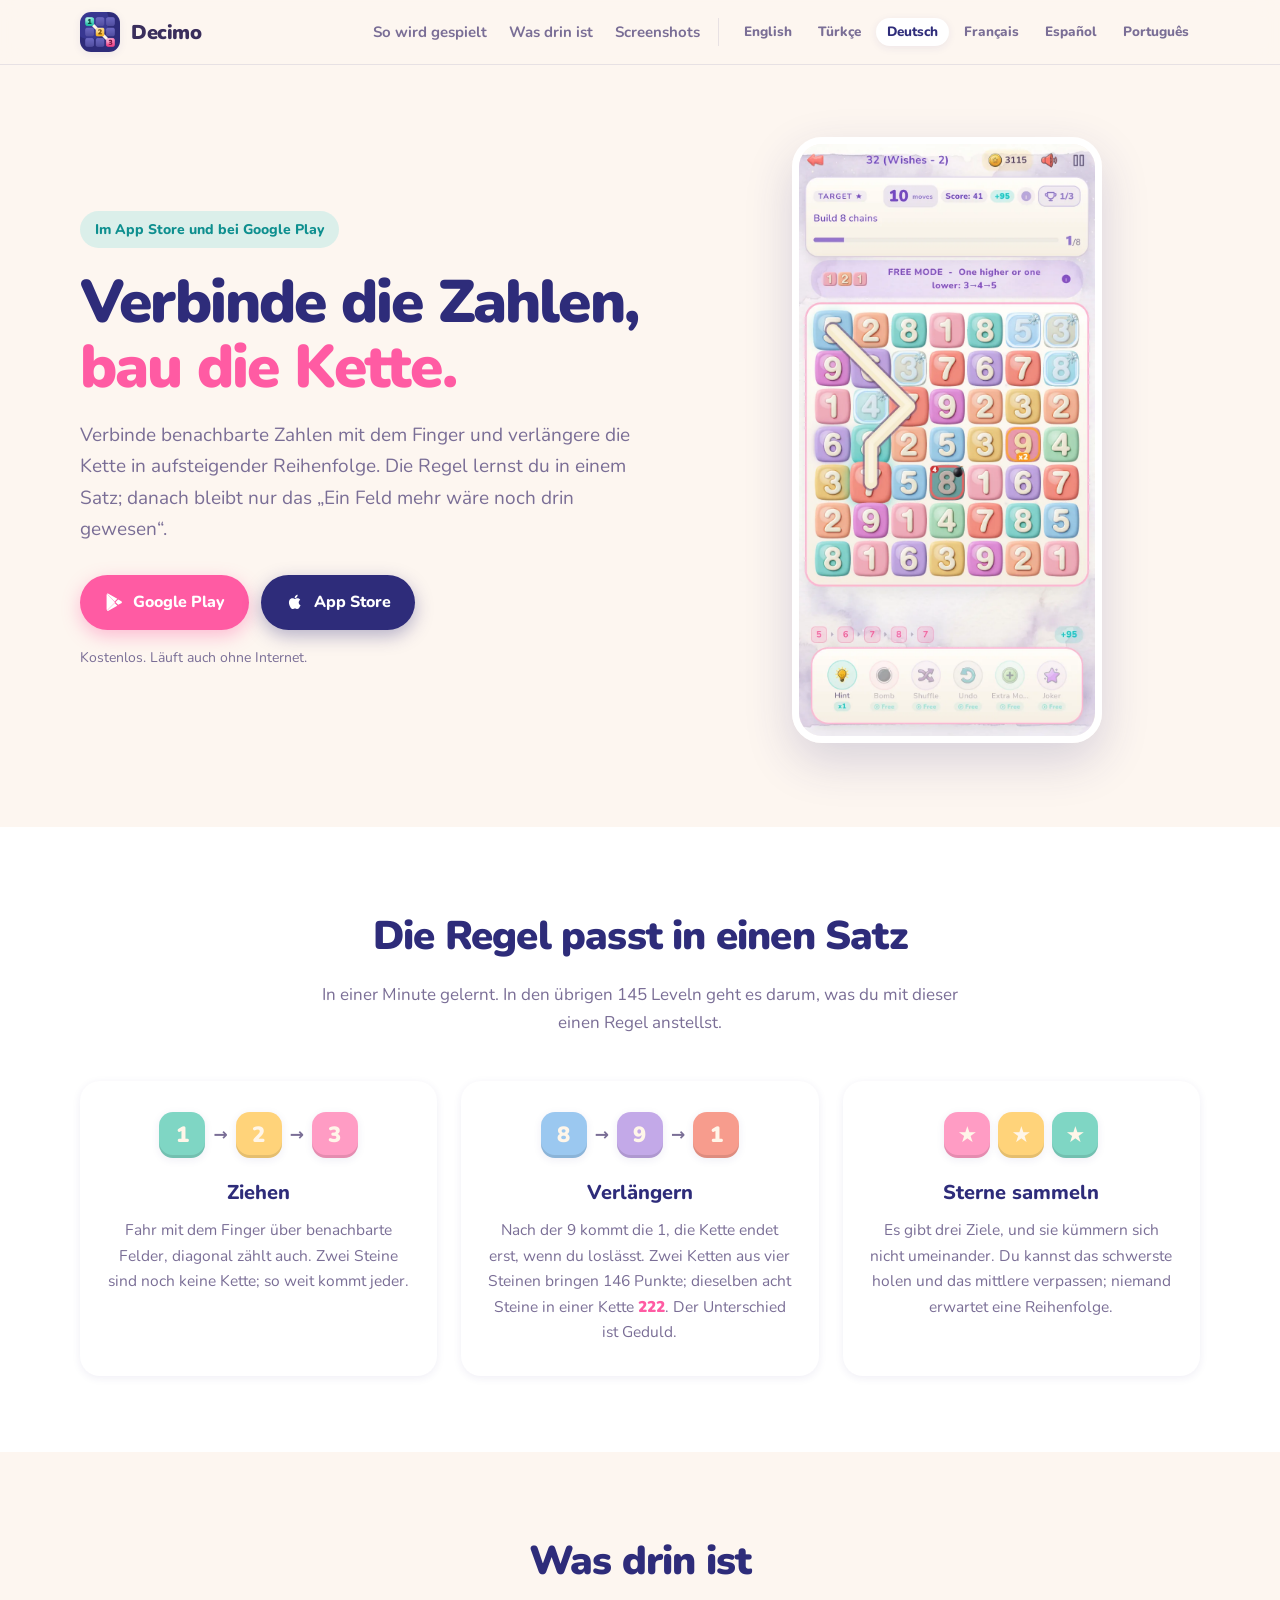
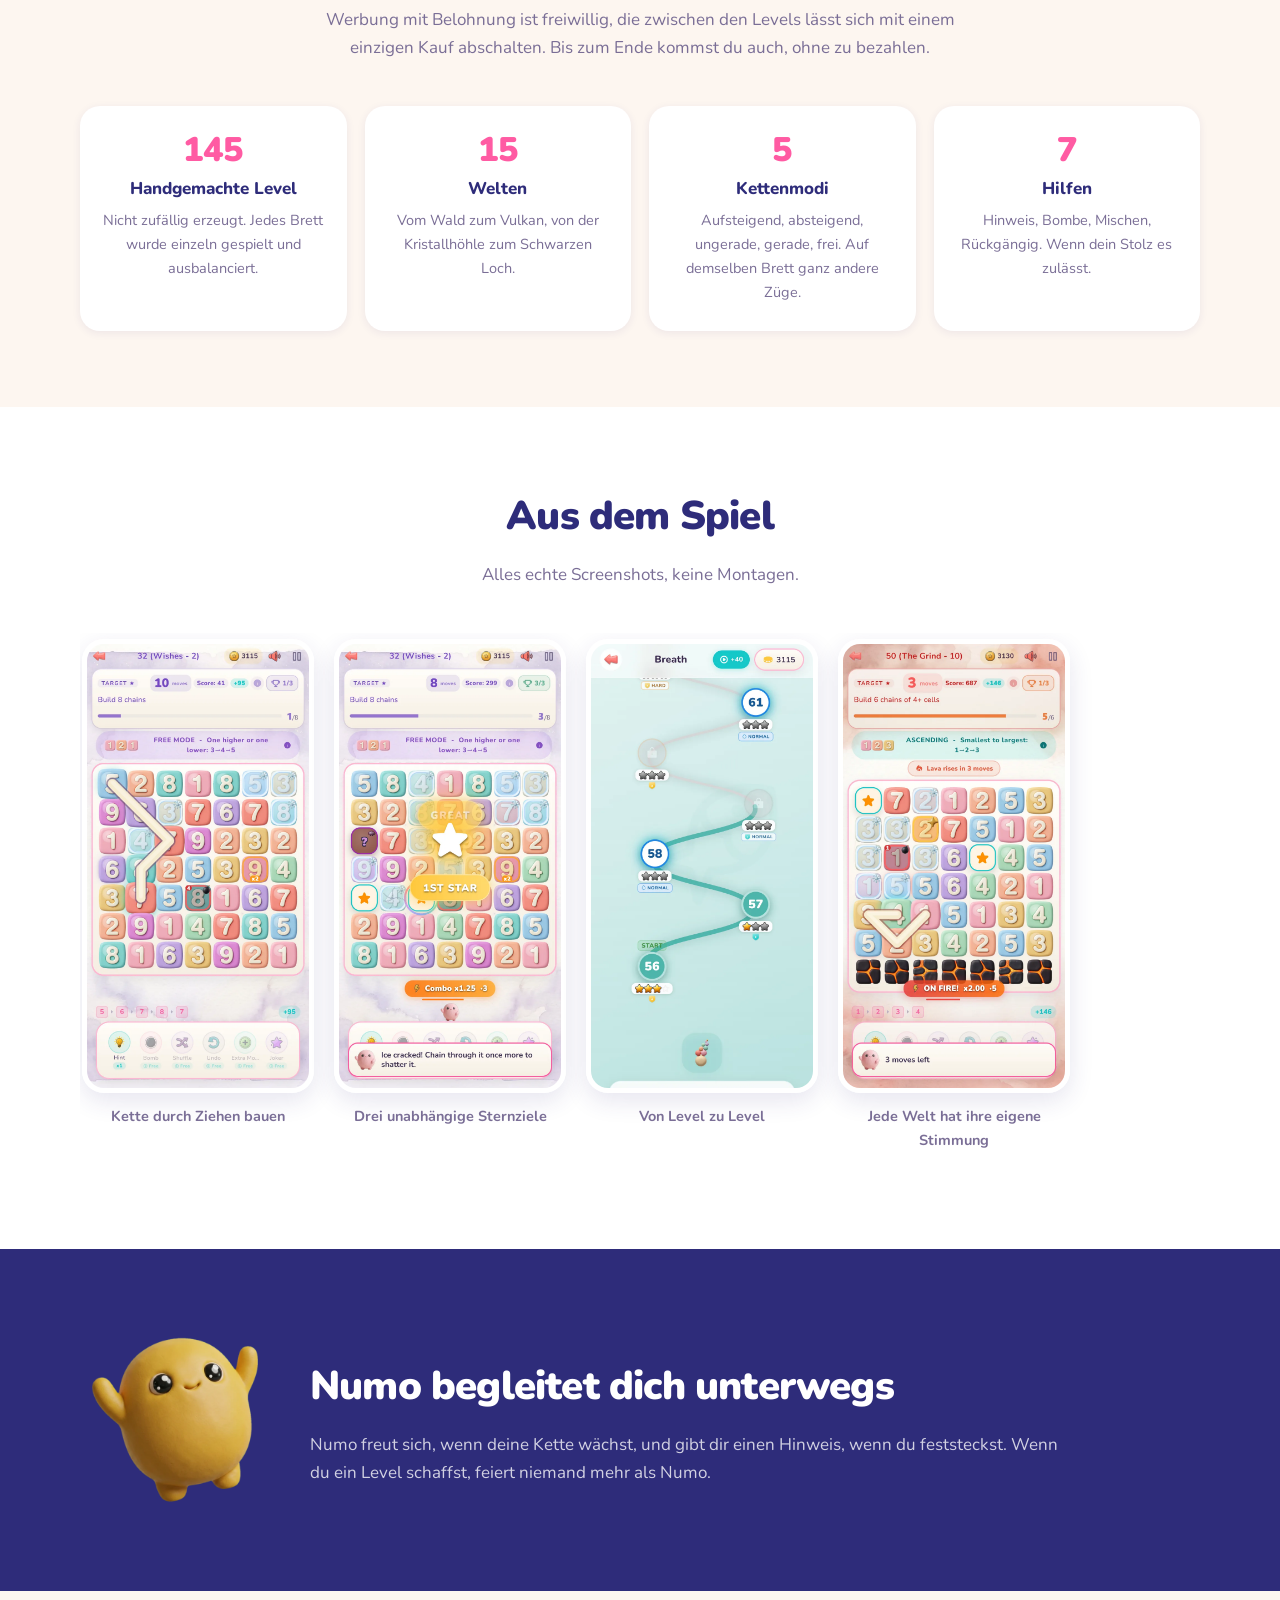
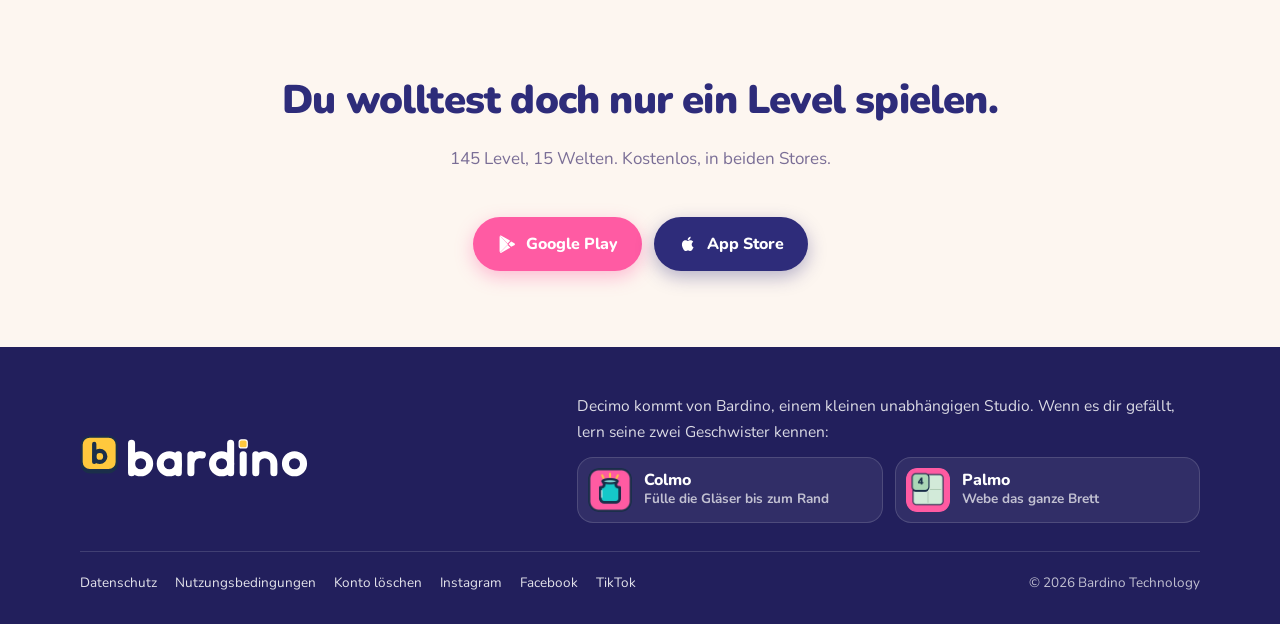
==== de/index.html @ eb028956 "Six languages, English at the root, from a generator like Colmo and Palmo decimo.bardino.app was a h" ====
<!DOCTYPE html>
<html lang="de">
<head>
    <meta charset="UTF-8">
    <meta name="viewport" content="width=device-width, initial-scale=1.0">
    <meta name="description" content="Decimo ist ein Zahlenpuzzle: Zieh über benachbarte Zahlen und bau eine Kette. 15 Welten, 145 Level. Kostenlos im App Store und bei Google Play.">
    <meta name="robots" content="index, follow">
    <meta property="og:type" content="website">
    <meta property="og:url" content="https://decimo.bardino.app/de/">
    <meta property="og:title" content="Decimo - Zahlenketten-Puzzle">
    <meta property="og:description" content="Zieh über benachbarte Zahlen und bau eine Kette. 15 Welten, 145 Level, kostenlos.">
    <meta property="og:image" content="https://decimo.bardino.app/assets/decimo_share.png">
    <meta property="og:image:width" content="1200">
    <meta property="og:image:height" content="630">
    <meta property="og:locale" content="de_DE">
    <meta property="og:site_name" content="Decimo">
    <meta name="twitter:card" content="summary_large_image">
    <meta name="twitter:title" content="Decimo - Zahlenketten-Puzzle">
    <meta name="twitter:description" content="Zieh über benachbarte Zahlen und bau eine Kette. 15 Welten, 145 Level, kostenlos.">
    <meta name="twitter:image" content="https://decimo.bardino.app/assets/decimo_share.png">
    <meta name="theme-color" content="#2E2C7A">
    <title>Decimo - Zahlenketten-Puzzle</title>
    <link rel="canonical" href="https://decimo.bardino.app/de/">
    <link rel="alternate" hreflang="en" href="https://decimo.bardino.app/">
    <link rel="alternate" hreflang="tr" href="https://decimo.bardino.app/tr/">
    <link rel="alternate" hreflang="de" href="https://decimo.bardino.app/de/">
    <link rel="alternate" hreflang="fr" href="https://decimo.bardino.app/fr/">
    <link rel="alternate" hreflang="es" href="https://decimo.bardino.app/es/">
    <link rel="alternate" hreflang="pt" href="https://decimo.bardino.app/pt/">
    <link rel="alternate" hreflang="x-default" href="https://decimo.bardino.app/">
    <link rel="icon" type="image/png" href="/assets/decimo_icon.png">
    <link rel="apple-touch-icon" href="/assets/decimo_icon.png">
    <link rel="manifest" href="/manifest.json">
    <link rel="preconnect" href="https://fonts.googleapis.com">
    <link rel="preconnect" href="https://fonts.gstatic.com" crossorigin>
    <link href="https://fonts.googleapis.com/css2?family=Nunito:wght@400;600;700;800;900&display=swap" rel="stylesheet">
    <link rel="stylesheet" href="/css/style.css">
</head>
<body>

<header class="ust">
    <div class="kap">
        <a class="marka" href="/de/">
            <img src="/assets/decimo_icon.png" alt="Decimo" width="40" height="40">
            <b>Decimo</b>
        </a>
        <nav class="cipa">
            <a href="#nasil">So wird gespielt</a>
            <a href="#icinde">Was drin ist</a>
            <a href="#ekranlar">Screenshots</a>
        </nav>
        <div class="diller" role="navigation" aria-label="Sprache"><a href="/" hreflang="en" lang="en"><span class="kod">EN</span><span class="ad">English</span></a><a href="/tr/" hreflang="tr" lang="tr"><span class="kod">TR</span><span class="ad">Türkçe</span></a><a href="/de/" hreflang="de" lang="de" aria-current="page"><span class="kod">DE</span><span class="ad">Deutsch</span></a><a href="/fr/" hreflang="fr" lang="fr"><span class="kod">FR</span><span class="ad">Français</span></a><a href="/es/" hreflang="es" lang="es"><span class="kod">ES</span><span class="ad">Español</span></a><a href="/pt/" hreflang="pt" lang="pt"><span class="kod">PT</span><span class="ad">Português</span></a></div>
    </div>
</header>

<section class="kahraman">
    <div class="kap">
        <div>
            <span class="rozet">Im App Store und bei Google Play</span>
            <h1>Verbinde die Zahlen,<br><em>bau die Kette.</em></h1>
            <p class="alt">Verbinde benachbarte Zahlen mit dem Finger und verlängere die Kette in aufsteigender Reihenfolge. Die Regel lernst du in einem Satz; danach bleibt nur das „Ein Feld mehr wäre noch drin gewesen“.</p>
            <div class="dugmeler">
                <a class="dugme d-play" href="https://play.google.com/store/apps/details?id=com.bardino.numberchain&amp;referrer=utm_source%3Ddecimo_site%26utm_medium%3Dweb%26utm_campaign%3Dhero">
                    <svg viewBox="0 0 24 24" aria-hidden="true"><path d="M3.6 2.3c-.3.3-.5.8-.5 1.4v16.6c0 .6.2 1.1.5 1.4l.1.1 9.3-9.3v-.2L3.6 2.3zM17 15.4l-3.1-3.1v-.2L17 9l.1.1 3.7 2.1c1 .6 1 1.6 0 2.2L17 15.4zM16 16.4l-3.2-3.2-9.2 9.2c.4.4 1 .4 1.7 0l10.7-6zM16 8.1L5.3 2.1c-.7-.4-1.3-.4-1.7 0l9.2 9.2L16 8.1z"/></svg>
                    Google Play
                </a>
                <a class="dugme d-apple" href="https://apps.apple.com/app/decimo-number-chain/id6792291932?utm_source=decimo_site&amp;utm_medium=web&amp;utm_campaign=hero">
                    <svg viewBox="0 0 24 24" aria-hidden="true"><path d="M16.4 12.7c0-2.2 1.8-3.3 1.9-3.4-1-1.5-2.6-1.7-3.2-1.7-1.4-.1-2.7.8-3.3.8-.7 0-1.7-.8-2.8-.8-1.5 0-2.8.8-3.6 2.1-1.5 2.6-.4 6.5 1.1 8.6.7 1 1.6 2.2 2.7 2.2 1.1 0 1.5-.7 2.8-.7 1.3 0 1.6.7 2.8.7 1.2 0 1.9-1 2.6-2.1.8-1.2 1.2-2.4 1.2-2.4s-2.2-.9-2.2-3.3zM14.3 5.9c.6-.7 1-1.7.9-2.7-.9 0-2 .6-2.6 1.3-.6.6-1.1 1.7-.9 2.6 1 .1 2-.5 2.6-1.2z"/></svg>
                    App Store
                </a>
            </div>
            <p class="kucuk">Kostenlos. Läuft auch ohne Internet.</p>
        </div>
        <div class="telefon">
            <img src="/assets/shots/01_chain.webp" alt="Decimo im Spiel: Auf dem Zahlengitter entsteht eine Kette" width="800" height="1600" loading="eager">
        </div>
    </div>
</section>

<section id="nasil" class="beyaz-bolum">
    <div class="kap">
        <h2>Die Regel passt in einen Satz</h2>
        <p class="bolum-alt">In einer Minute gelernt. In den übrigen 145 Leveln geht es darum, was du mit dieser einen Regel anstellst.</p>
        <div class="adimlar">
            <div class="adim">
                <div class="taslar">
                    <span class="tas t1">1</span><span class="ok">→</span>
                    <span class="tas t2">2</span><span class="ok">→</span>
                    <span class="tas t3">3</span>
                </div>
                <h3>Ziehen</h3>
                <p>Fahr mit dem Finger über benachbarte Felder, diagonal zählt auch. Zwei Steine sind noch keine Kette; so weit kommt jeder.</p>
            </div>
            <div class="adim">
                <div class="taslar">
                    <span class="tas t4">8</span><span class="ok">→</span>
                    <span class="tas t5">9</span><span class="ok">→</span>
                    <span class="tas t6">1</span>
                </div>
                <h3>Verlängern</h3>
                <p>Nach der 9 kommt die 1, die Kette endet erst, wenn du loslässt. Zwei Ketten aus vier Steinen bringen 146 Punkte; dieselben acht Steine in einer Kette <strong>222</strong>. Der Unterschied ist Geduld.</p>
            </div>
            <div class="adim">
                <div class="taslar">
                    <span class="tas t3">★</span>
                    <span class="tas t2">★</span>
                    <span class="tas t1">★</span>
                </div>
                <h3>Sterne sammeln</h3>
                <p>Es gibt drei Ziele, und sie kümmern sich nicht umeinander. Du kannst das schwerste holen und das mittlere verpassen; niemand erwartet eine Reihenfolge.</p>
            </div>
        </div>
    </div>
</section>

<section id="icinde">
    <div class="kap">
        <h2>Was drin ist</h2>
        <p class="bolum-alt">Werbung mit Belohnung ist freiwillig, die zwischen den Levels lässt sich mit einem einzigen Kauf abschalten. Bis zum Ende kommst du auch, ohne zu bezahlen.</p>
        <div class="ozellikler">
            <div class="ozellik">
                <div class="sayi">145</div>
                <h3>Handgemachte Level</h3>
                <p>Nicht zufällig erzeugt. Jedes Brett wurde einzeln gespielt und ausbalanciert.</p>
            </div>
            <div class="ozellik">
                <div class="sayi">15</div>
                <h3>Welten</h3>
                <p>Vom Wald zum Vulkan, von der Kristallhöhle zum Schwarzen Loch.</p>
            </div>
            <div class="ozellik">
                <div class="sayi">5</div>
                <h3>Kettenmodi</h3>
                <p>Aufsteigend, absteigend, ungerade, gerade, frei. Auf demselben Brett ganz andere Züge.</p>
            </div>
            <div class="ozellik">
                <div class="sayi">7</div>
                <h3>Hilfen</h3>
                <p>Hinweis, Bombe, Mischen, Rückgängig. Wenn dein Stolz es zulässt.</p>
            </div>
        </div>
    </div>
</section>

<section id="ekranlar" class="beyaz-bolum">
    <div class="kap">
        <h2>Aus dem Spiel</h2>
        <p class="bolum-alt">Alles echte Screenshots, keine Montagen.</p>
        <div class="vitrin">
            <figure>
                <img src="/assets/shots/01_chain.webp" alt="Spielbildschirm, während eine Kette gezogen wird" width="800" height="1600" loading="lazy">
                <figcaption>Kette durch Ziehen bauen</figcaption>
            </figure>
            <figure>
                <img src="/assets/shots/03_star.webp" alt="Der erste Stern, mitten im Level verdient" width="800" height="1600" loading="lazy">
                <figcaption>Drei unabhängige Sternziele</figcaption>
            </figure>
            <figure>
                <img src="/assets/shots/05_map.webp" alt="Die Levelkarte" width="800" height="1600" loading="lazy">
                <figcaption>Von Level zu Level</figcaption>
            </figure>
            <figure>
                <img src="/assets/shots/06_world.webp" alt="Eine Kette entsteht, während in der Vulkanwelt die Lava steigt" width="800" height="1600" loading="lazy">
                <figcaption>Jede Welt hat ihre eigene Stimmung</figcaption>
            </figure>
        </div>
    </div>
</section>

<section class="numo-bant">
    <div class="kap">
        <img src="/assets/numo.webp" alt="Numo, das Maskottchen von Decimo" width="190" height="190" loading="lazy">
        <div>
            <h2>Numo begleitet dich unterwegs</h2>
            <p>Numo freut sich, wenn deine Kette wächst, und gibt dir einen Hinweis, wenn du feststeckst. Wenn du ein Level schaffst, feiert niemand mehr als Numo.</p>
        </div>
    </div>
</section>

<section class="kapanis">
    <div class="kap">
        <h2>Du wolltest doch nur ein Level spielen.</h2>
        <p class="bolum-alt">145 Level, 15 Welten. Kostenlos, in beiden Stores.</p>
        <div class="dugmeler">
            <a class="dugme d-play" href="https://play.google.com/store/apps/details?id=com.bardino.numberchain&amp;referrer=utm_source%3Ddecimo_site%26utm_medium%3Dweb%26utm_campaign%3Dcta_band">
                <svg viewBox="0 0 24 24" aria-hidden="true"><path d="M3.6 2.3c-.3.3-.5.8-.5 1.4v16.6c0 .6.2 1.1.5 1.4l.1.1 9.3-9.3v-.2L3.6 2.3zM17 15.4l-3.1-3.1v-.2L17 9l.1.1 3.7 2.1c1 .6 1 1.6 0 2.2L17 15.4zM16 16.4l-3.2-3.2-9.2 9.2c.4.4 1 .4 1.7 0l10.7-6zM16 8.1L5.3 2.1c-.7-.4-1.3-.4-1.7 0l9.2 9.2L16 8.1z"/></svg>
                Google Play
            </a>
            <a class="dugme d-apple" href="https://apps.apple.com/app/decimo-number-chain/id6792291932?utm_source=decimo_site&amp;utm_medium=web&amp;utm_campaign=cta_band">
                <svg viewBox="0 0 24 24" aria-hidden="true"><path d="M16.4 12.7c0-2.2 1.8-3.3 1.9-3.4-1-1.5-2.6-1.7-3.2-1.7-1.4-.1-2.7.8-3.3.8-.7 0-1.7-.8-2.8-.8-1.5 0-2.8.8-3.6 2.1-1.5 2.6-.4 6.5 1.1 8.6.7 1 1.6 2.2 2.7 2.2 1.1 0 1.5-.7 2.8-.7 1.3 0 1.6.7 2.8.7 1.2 0 1.9-1 2.6-2.1.8-1.2 1.2-2.4 1.2-2.4s-2.2-.9-2.2-3.3zM14.3 5.9c.6-.7 1-1.7.9-2.7-.9 0-2 .6-2.6 1.3-.6.6-1.1 1.7-.9 2.6 1 .1 2-.5 2.6-1.2z"/></svg>
                App Store
            </a>
        </div>
    </div>
</section>

<footer class="aile">
    <div class="kap aile-ust">
        <a class="aile-marka" href="https://bardino.app/"><svg class="aile-logo" viewBox="0 0 600 124" role="img" aria-label="Bardino"><rect x="4.5" y="13.5" width="91" height="87" rx="21" fill="#1B2F4A" stroke="#1B2F4A" stroke-width="5"/><rect x="4.5" y="7" width="91" height="87" rx="21" fill="#FFC83D" stroke="#1B2F4A" stroke-width="5"/><g fill="none" stroke="#1B2F4A" stroke-width="11.2" stroke-linecap="round"><path d="M37.1 26.1V72.9"/><circle cx="51.5" cy="58.5" r="14.4"/></g><g transform="translate(124 12) scale(.656)"><g fill="none" stroke="currentColor" stroke-width="28" stroke-linecap="round" stroke-linejoin="round"><path d="M16 19V136"/><circle cx="52" cy="100" r="36"/><circle cx="166" cy="100" r="36"/><path d="M202 64V136"/><path d="M252 64V136M252 100A36 36 0 0 1 297.32 65.23"/><circle cx="374" cy="100" r="36"/><path d="M410 19V136"/><path d="M460 64V136"/><path d="M510 64V136M510 100A36 36 0 0 1 582 100V136"/><circle cx="664" cy="100" r="36"/></g><rect x="444" y="5" width="32" height="32" rx="9" fill="#FFC83D" stroke="currentColor" stroke-width="5"/></g></svg></a>
        <div class="aile-kardes">
            <p>Decimo kommt von Bardino, einem kleinen unabhängigen Studio. Wenn es dir gefällt, lern seine zwei Geschwister kennen:</p>
            <ul><li><a href="https://colmo.bardino.app/de/"><img src="/assets/aile/colmo.webp" alt="" width="44" height="44" loading="lazy"><span><b>Colmo</b><small>Fülle die Gläser bis zum Rand</small></span></a></li><li><a href="https://palmo.bardino.app/de/"><img src="/assets/aile/palmo.webp" alt="" width="44" height="44" loading="lazy"><span><b>Palmo</b><small>Webe das ganze Brett</small></span></a></li></ul>
        </div>
    </div>
    <div class="kap aile-alt">
        <div class="f-baglantilar">
            <a href="/privacy-policy.html">Datenschutz</a>
            <a href="/terms-of-use.html">Nutzungsbedingungen</a>
            <a href="/account-deletion.html">Konto löschen</a>
            <a href="https://www.instagram.com/decimogame/">Instagram</a>
            <a href="https://www.facebook.com/profile.php?id=61593083333364">Facebook</a>
            <a href="https://www.tiktok.com/@decimo_game">TikTok</a>
        </div>
        <span>&copy; 2026 Bardino Technology</span>
    </div>
</footer>

<script type="application/ld+json">
{
  "@context": "https://schema.org",
  "@type": "MobileApplication",
  "name": "Decimo",
  "applicationCategory": "GameApplication",
  "operatingSystem": "Android, iOS",
  "url": "https://decimo.bardino.app/de/",
  "inLanguage": "de",
  "installUrl": "https://play.google.com/store/apps/details?id=com.bardino.numberchain",
  "image": "https://decimo.bardino.app/assets/decimo_share.png",
  "offers": {"@type": "Offer", "price": "0", "priceCurrency": "TRY"},
  "publisher": {"@type": "Organization", "name": "Bardino Technology"},
  "sameAs": [
    "https://www.instagram.com/decimogame/",
    "https://www.tiktok.com/@decimo_game",
    "https://www.facebook.com/profile.php?id=61593083333364",
    "https://apps.apple.com/app/decimo-number-chain/id6792291932"
  ]
}
</script>

</body>
</html>
---- css/style.css ----
/* Decimo - decimo.bardino.app
 *
 * Palet oyunun kendisinden alindi (lib/theme/app_colors.dart), siteye ozel
 * renk uydurulmadi. Onceki surumde mercan kirmizisi bir tema vardi ve oyunun
 * icinde o renk hic gecmiyordu; siteyi gorup uygulamayi acan kisi baska bir
 * urune bakiyor gibi oluyordu.
 *
 * Oyun ACIK ve pastel: krem suluboya zemin, seker taslari, mor yazi. Ikon
 * lacivert ama o yalnizca ikon; site oyunu yansitiyor, lacivert de derinlik
 * icin alt bant ve altbilgide kullaniliyor.
 */

:root {
  --krem:    #FDF6F0;
  --beyaz:   #FFFFFF;
  --pembe:   #FF5BA3;
  --turkuaz: #14C8C8;
  --sari:    #FFC83D;
  --lacivert:#2E2C7A;
  --mor:     #6B5CA5;
  --ink:     #3A2E5C;
  --soluk:   #7A6E96;
  --cizgi:   rgba(46, 44, 122, .10);
  --golge-s: 0 2px 8px rgba(46, 44, 122, .08);
  --golge-o: 0 8px 24px rgba(46, 44, 122, .12);
  --golge-b: 0 18px 48px rgba(46, 44, 122, .18);
  --r:       20px;

  /* Lacivert hem baslik rengi hem dugme/bant zemini. Koyu temada baslik
     acilmali, zeminler kalmali; o yuzden baslik ayri bir ad. */
  --baslik:  var(--lacivert);
  --ust:     rgba(253, 246, 240, .88);
  --rozet-z: rgba(20, 200, 200, .14);
  --rozet-y: #0E8F8F;
  --dolgu-y: #fff;
  color-scheme: light dark;
}

/* Koyu tema: sistem tercihine uyuyor, bardino.app ile ayni kural. Renkler
   uygulamanin kendi koyu temasindan (lib/theme/app_colors.dart,
   ThemeColors.dark): zemin #241640, yuzey #3A2A5E, metin #F5ECFA / #C4B8D8,
   pembe #FF7AB8, turkuaz #3FE0E0, sari #FFD96E. Pembe dolgunun uzerindeki
   yazi beyaz degil oyunun onPrimary'si (#53283C): beyaz o pembede 2.41,
   onPrimary 5.03. */
@media (prefers-color-scheme: dark) {
  :root {
    --krem:    #241640;
    --beyaz:   #3A2A5E;
    --pembe:   #FF7AB8;
    --turkuaz: #3FE0E0;
    --sari:    #FFD96E;
    --mor:     #B57FF0;
    --ink:     #F5ECFA;
    --soluk:   #C4B8D8;
    --baslik:  #F5ECFA;
    --cizgi:   rgba(255, 255, 255, .10);
    --golge-s: 0 2px 8px rgba(0, 0, 0, .25);
    --golge-o: 0 8px 24px rgba(0, 0, 0, .30);
    --golge-b: 0 18px 48px rgba(0, 0, 0, .40);
    --ust:     rgba(36, 22, 64, .88);
    --rozet-z: rgba(63, 224, 224, .14);
    --rozet-y: #3FE0E0;
    --dolgu-y: #53283C;
  }
}

* { box-sizing: border-box; margin: 0; padding: 0; }

/* GORSELLERDE height:auto SART. width/height oznitelikleri CLS icin duruyor
   ama CSS yalnizca genisligi ezerse yukseklik oznitelikteki degerde kaliyor:
   1080x2160'lik ekran goruntusu 2160 piksel yuksekliginde bir satir aciyor ve
   kahramanin metin sutunu ekranin cok altina dusuyordu. */
img { max-width: 100%; height: auto; display: block; }

html { scroll-behavior: smooth; }

body {
  background: var(--krem);
  color: var(--ink);
  font-family: Nunito, system-ui, -apple-system, "Segoe UI", sans-serif;
  font-size: 17px;
  line-height: 1.65;
  -webkit-font-smoothing: antialiased;
}

.kap { width: min(1120px, 92vw); margin: 0 auto; }

a { color: var(--pembe); }

/* ── Ust bar ─────────────────────────────────────────────────────────── */
.ust {
  position: sticky; top: 0; z-index: 50;
  background: var(--ust);
  backdrop-filter: blur(10px);
  border-bottom: 1px solid var(--cizgi);
}
.ust .kap { display: flex; align-items: center; gap: 14px; padding: 12px 0; }
.marka { display: flex; align-items: center; gap: 11px; text-decoration: none; color: var(--ink); }
.marka img { width: 40px; height: 40px; border-radius: 11px; box-shadow: var(--golge-s); }
.marka b { font-size: 20px; font-weight: 900; letter-spacing: -.02em; }
.ust nav { margin-left: auto; display: flex; gap: 22px; }
.ust nav a { color: var(--soluk); text-decoration: none; font-weight: 700; font-size: 15px; }
.ust nav a:hover { color: var(--pembe); }
@media (max-width: 720px) { .ust nav { display: none; } }

/* ── Dil secici ──────────────────────────────────────────────────────── */
/* Colmo ve Palmo'daki .diller ile ayni yapi, bayrak yok. Gorunum Decimo'nun:
   hap bicimi, yumusak golge, kat kontur yok. Secili dil beyaz yuzeyde ve
   marka ikonuyla ayni golgede duruyor.

   Alti dilin tam adi ~500 piksel istiyor; 375 piksellik telefonda markadan
   sonra ~205 piksel kaliyor. O yuzden 1180 altinda iki harfli koda donuyor
   ve 900 altinda capa menusu (.cipa) kalkiyor, ikisi birden sigmiyordu.
   Tam ad yalnizca gozden gizleniyor: ekran okuyucu yine "Deutsch" okuyor.
   Yine de sigmazsa (320 piksel) satir kiriliyor, yatay tasma olmuyor. */
.diller {
  margin-left: auto; min-width: 0;
  display: flex; flex-wrap: wrap; justify-content: flex-end; gap: 4px;
}
.ust .cipa + .diller { margin-left: 4px; padding-left: 14px; border-left: 1px solid var(--cizgi); }
.diller a {
  display: inline-block; padding: 5px 11px; border-radius: 999px;
  color: var(--soluk); text-decoration: none;
  font-weight: 800; font-size: 13.5px; line-height: 1.3;
  transition: color .16s ease, background .16s ease;
}
.diller a:hover { color: var(--pembe); }
.diller a[aria-current="page"] { color: var(--baslik); background: var(--beyaz); box-shadow: var(--golge-s); }
.diller .kod { display: none; }
@media (max-width: 1180px) {
  .diller a { padding: 5px 8px; }
  .diller .kod { display: inline; }
  .diller .ad {
    position: absolute; width: 1px; height: 1px; overflow: hidden;
    clip: rect(0 0 0 0); clip-path: inset(50%); white-space: nowrap;
  }
}
@media (max-width: 900px) {
  .ust .cipa { display: none; }
  .ust .cipa + .diller { margin-left: auto; padding-left: 0; border-left: 0; }
}
@media (max-width: 420px) {
  .ust .kap { gap: 10px; }
  .diller { gap: 2px; }
  .diller a { padding: 5px 6px; font-size: 13px; }
}

/* ── Butonlar ────────────────────────────────────────────────────────── */
.dugmeler { display: flex; gap: 12px; flex-wrap: wrap; }
.dugme {
  display: inline-flex; align-items: center; gap: 9px;
  padding: 14px 24px; border-radius: 999px;
  font-weight: 800; font-size: 16px; text-decoration: none;
  transition: transform .16s ease, box-shadow .16s ease;
  white-space: nowrap;
}
.dugme:hover { transform: translateY(-2px); }
.d-play  { background: var(--pembe);    color: var(--dolgu-y); box-shadow: 0 6px 18px rgba(255, 91, 163, .38); }
.d-play:hover  { box-shadow: 0 10px 26px rgba(255, 91, 163, .46); }
.d-apple { background: var(--lacivert); color: #fff; box-shadow: 0 6px 18px rgba(46, 44, 122, .34); }
.d-apple:hover { box-shadow: 0 10px 26px rgba(46, 44, 122, .44); }
.dugme svg { width: 20px; height: 20px; fill: currentColor; flex: none; }

/* ── Kahraman ────────────────────────────────────────────────────────── */
.kahraman { padding: 72px 0 84px; overflow: hidden; }
.kahraman .kap { display: grid; grid-template-columns: 1.05fr .95fr; gap: 56px; align-items: center; }
.rozet {
  display: inline-flex; align-items: center; gap: 8px;
  background: var(--rozet-z); color: var(--rozet-y);
  padding: 7px 15px; border-radius: 999px;
  font-weight: 800; font-size: 14px; margin-bottom: 22px;
}
.kahraman h1 {
  font-size: clamp(38px, 5.4vw, 60px); font-weight: 900;
  line-height: 1.08; letter-spacing: -.03em; color: var(--baslik);
}
.kahraman h1 em { font-style: normal; color: var(--pembe); }
.kahraman .alt { font-size: 19px; color: var(--soluk); margin: 20px 0 30px; max-width: 33em; }
.kucuk { font-size: 14px; color: var(--soluk); margin-top: 16px; }

.telefon { justify-self: center; position: relative; }
.telefon img {
  width: min(310px, 74vw); border-radius: 30px;
  box-shadow: var(--golge-b); display: block;
  border: 7px solid #fff;
}
/* Arkadaki yumusak leke: ekran goruntusu krem zeminde yuzer gibi durmasin. */
.telefon::before {
  content: ""; position: absolute; inset: -12% -18%;
  background: radial-gradient(closest-side, rgba(255, 91, 163, .20), transparent 72%);
  z-index: -1;
}
@media (max-width: 880px) {
  .kahraman .kap { grid-template-columns: 1fr; gap: 40px; text-align: center; }
  .dugmeler, .rozet { justify-content: center; }
  .kahraman .alt { margin-inline: auto; }
}

/* ── Bolumler ────────────────────────────────────────────────────────── */
section { padding: 76px 0; }
.beyaz-bolum { background: var(--beyaz); }
h2 {
  font-size: clamp(28px, 3.6vw, 40px); font-weight: 900;
  letter-spacing: -.02em; color: var(--baslik); text-align: center;
}
.bolum-alt { text-align: center; color: var(--soluk); margin: 12px auto 44px; max-width: 40em; }

/* ── Nasil oynanir ───────────────────────────────────────────────────── */
.adimlar { display: grid; grid-template-columns: repeat(3, 1fr); gap: 24px; }
.adim {
  background: var(--krem); border: 1px solid var(--cizgi);
  border-radius: var(--r); padding: 30px 26px; text-align: center;
}
.beyaz-bolum .adim { background: var(--beyaz); box-shadow: var(--golge-s); border-color: transparent; }
.adim h3 { font-size: 20px; font-weight: 800; margin-bottom: 8px; color: var(--baslik); }
.adim p { color: var(--soluk); font-size: 15.5px; }
/* Puan sayisi cumlenin vurgusu; soluk gri kalirsa gozden kaciyor. */
.adim p strong { color: var(--pembe); font-weight: 900; }
.taslar { display: flex; gap: 8px; justify-content: center; margin-bottom: 18px; }
/* Taslar oyundaki hucrelerin sadelestirilmis hali: ayni yuvarlaklik, ayni
   pastel doygunluk, ayni krem rakam. */
.tas {
  width: 46px; height: 46px; border-radius: 14px;
  display: grid; place-items: center;
  font-weight: 900; font-size: 22px; color: #FFF6E9;
  box-shadow: inset 0 -3px 0 rgba(0, 0, 0, .10), var(--golge-s);
}
.t1 { background: #7FD6C4; } .t2 { background: #FFD37A; } .t3 { background: #FF9CC4; }
.t4 { background: #9BC8F0; } .t5 { background: #C3A9E8; } .t6 { background: #F79C8D; }
.ok { align-self: center; color: var(--soluk); font-weight: 900; }
@media (max-width: 820px) { .adimlar { grid-template-columns: 1fr; } }

/* ── Ozellikler ──────────────────────────────────────────────────────── */
.ozellikler { display: grid; grid-template-columns: repeat(4, 1fr); gap: 18px; }
.ozellik {
  background: var(--beyaz); border-radius: var(--r); padding: 26px 22px;
  box-shadow: var(--golge-s); text-align: center;
}
.krem-bolum .ozellik { background: var(--krem); box-shadow: none; border: 1px solid var(--cizgi); }
.ozellik .sayi { font-size: 34px; font-weight: 900; color: var(--pembe); line-height: 1.1; }
.ozellik h3 { font-size: 17px; font-weight: 800; margin: 6px 0 6px; color: var(--baslik); }
.ozellik p { font-size: 14.5px; color: var(--soluk); }
@media (max-width: 900px) { .ozellikler { grid-template-columns: repeat(2, 1fr); } }
@media (max-width: 520px) { .ozellikler { grid-template-columns: 1fr; } }

/* ── Ekran goruntuleri ───────────────────────────────────────────────── */
.vitrin { display: flex; gap: 20px; overflow-x: auto; padding: 6px 2px 20px; scroll-snap-type: x mandatory; }
.vitrin figure { flex: none; width: 232px; scroll-snap-align: center; }
.vitrin img {
  width: 100%; border-radius: 22px; display: block;
  box-shadow: var(--golge-o); border: 5px solid #fff;
}
.vitrin figcaption { text-align: center; font-size: 14.5px; color: var(--soluk); margin-top: 12px; font-weight: 700; }

/* ── Numo bandi ──────────────────────────────────────────────────────── */
.numo-bant { background: var(--lacivert); color: #fff; }
.numo-bant .kap { display: grid; grid-template-columns: 190px 1fr; gap: 40px; align-items: center; }
.numo-bant img { width: 190px; height: 190px; }
.numo-bant h2 { color: #fff; text-align: left; }
.numo-bant p { color: rgba(255, 255, 255, .78); margin-top: 12px; max-width: 44em; }
@media (max-width: 780px) {
  .numo-bant .kap { grid-template-columns: 1fr; text-align: center; justify-items: center; }
  .numo-bant h2 { text-align: center; }
}

/* ── Kapanis ─────────────────────────────────────────────────────────── */
.kapanis { text-align: center; }
.kapanis .dugmeler { justify-content: center; margin-top: 28px; }

/* ── Altbilgi ────────────────────────────────────────────────────────── */
/* Uc oyun sitesinde ayni yapi: Bardino logosu, tek cumle ve iki kardes kart,
   en altta yasal satir (Colmo ve Palmo'da build.py aile() uretiyor). Burada
   Decimo'nun kurallariyla: lacivert bant, yumusak yuzeyler, kat kontur yok.
   Bardino logosunun yazisi currentColor; bant koyu oldugu icin beyaz. */
footer { background: #221F5C; color: rgba(255, 255, 255, .72); padding: 46px 0 30px; font-size: 14.5px; }
footer a { color: rgba(255, 255, 255, .88); text-decoration: none; }
footer a:hover { color: var(--sari); }
.aile-ust { display: grid; grid-template-columns: minmax(0, 1fr) minmax(0, 1.35fr); gap: 22px 36px; align-items: center; }
@media (max-width: 760px) { .aile-ust { grid-template-columns: 1fr; } }
.aile-marka { display: inline-block; color: #fff; border-radius: 12px; }
.aile-marka:hover { color: #fff; }
.aile-logo { width: min(230px, 62vw); height: auto; display: block; }
.aile-kardes p { color: rgba(255, 255, 255, .84); font-size: 15.5px; margin-bottom: 12px; }
.aile-kardes ul { list-style: none; display: grid; grid-template-columns: repeat(auto-fit, minmax(200px, 1fr)); gap: 12px; }
.aile-kardes a {
  display: flex; align-items: center; gap: 12px; padding: 10px 14px 10px 10px;
  background: rgba(255, 255, 255, .07); border: 1px solid rgba(255, 255, 255, .14);
  border-radius: 16px; transition: background .16s ease, transform .16s ease;
}
.aile-kardes a:hover { background: rgba(255, 255, 255, .13); transform: translateY(-2px); }
.aile-kardes img { width: 44px; height: 44px; border-radius: 11px; flex: none; }
.aile-kardes b { display: block; color: #fff; font-size: 16px; font-weight: 800; line-height: 1.2; }
.aile-kardes small { display: block; color: rgba(255, 255, 255, .7); font-size: 13.5px; font-weight: 700; line-height: 1.35; }
.aile-alt {
  display: flex; flex-wrap: wrap; gap: 10px 18px; align-items: center; justify-content: space-between;
  margin-top: 28px; padding-top: 20px; border-top: 1px solid rgba(255, 255, 255, .14); font-size: 13.5px;
}
.f-baglantilar { display: flex; gap: 18px; flex-wrap: wrap; }

@media (prefers-reduced-motion: reduce) {
  * { transition: none !important; }
  .aile-kardes a:hover { transform: none; }
  html { scroll-behavior: auto; }
}

/* Koyu temada lacivert dugme ve altbilgi zeminde kayboluyordu; uygulamanin
   bir ust yuzeyi (#503C82) ve izgara zemini (#1C1030) ayirt ediyor. Bu blok
   dosyanin SONUNDA olmak zorunda: ayni ozgulluktaki .d-apple ve footer
   kurallari yukarida, basa konunca onlar eziyordu. */
@media (prefers-color-scheme: dark) {
  .d-apple { background: #503C82; }
  footer { background: #1C1030; }
}
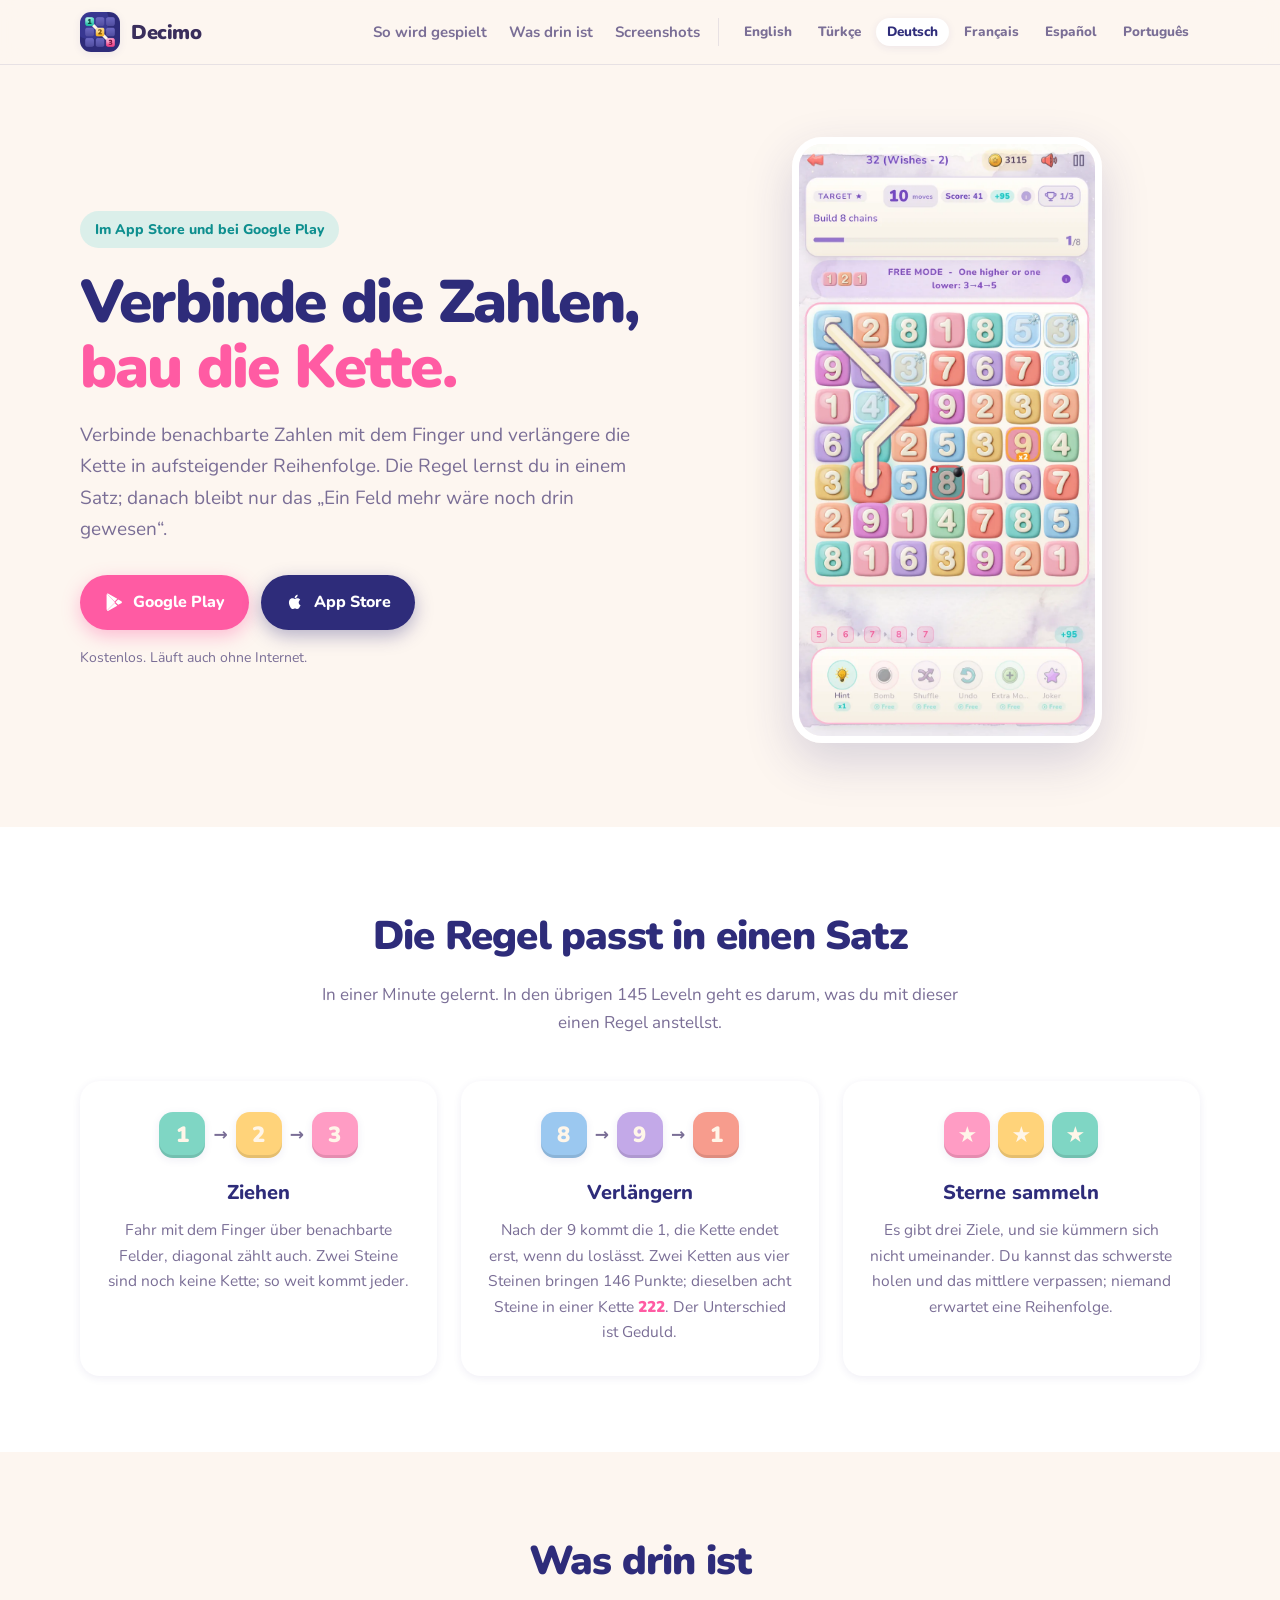
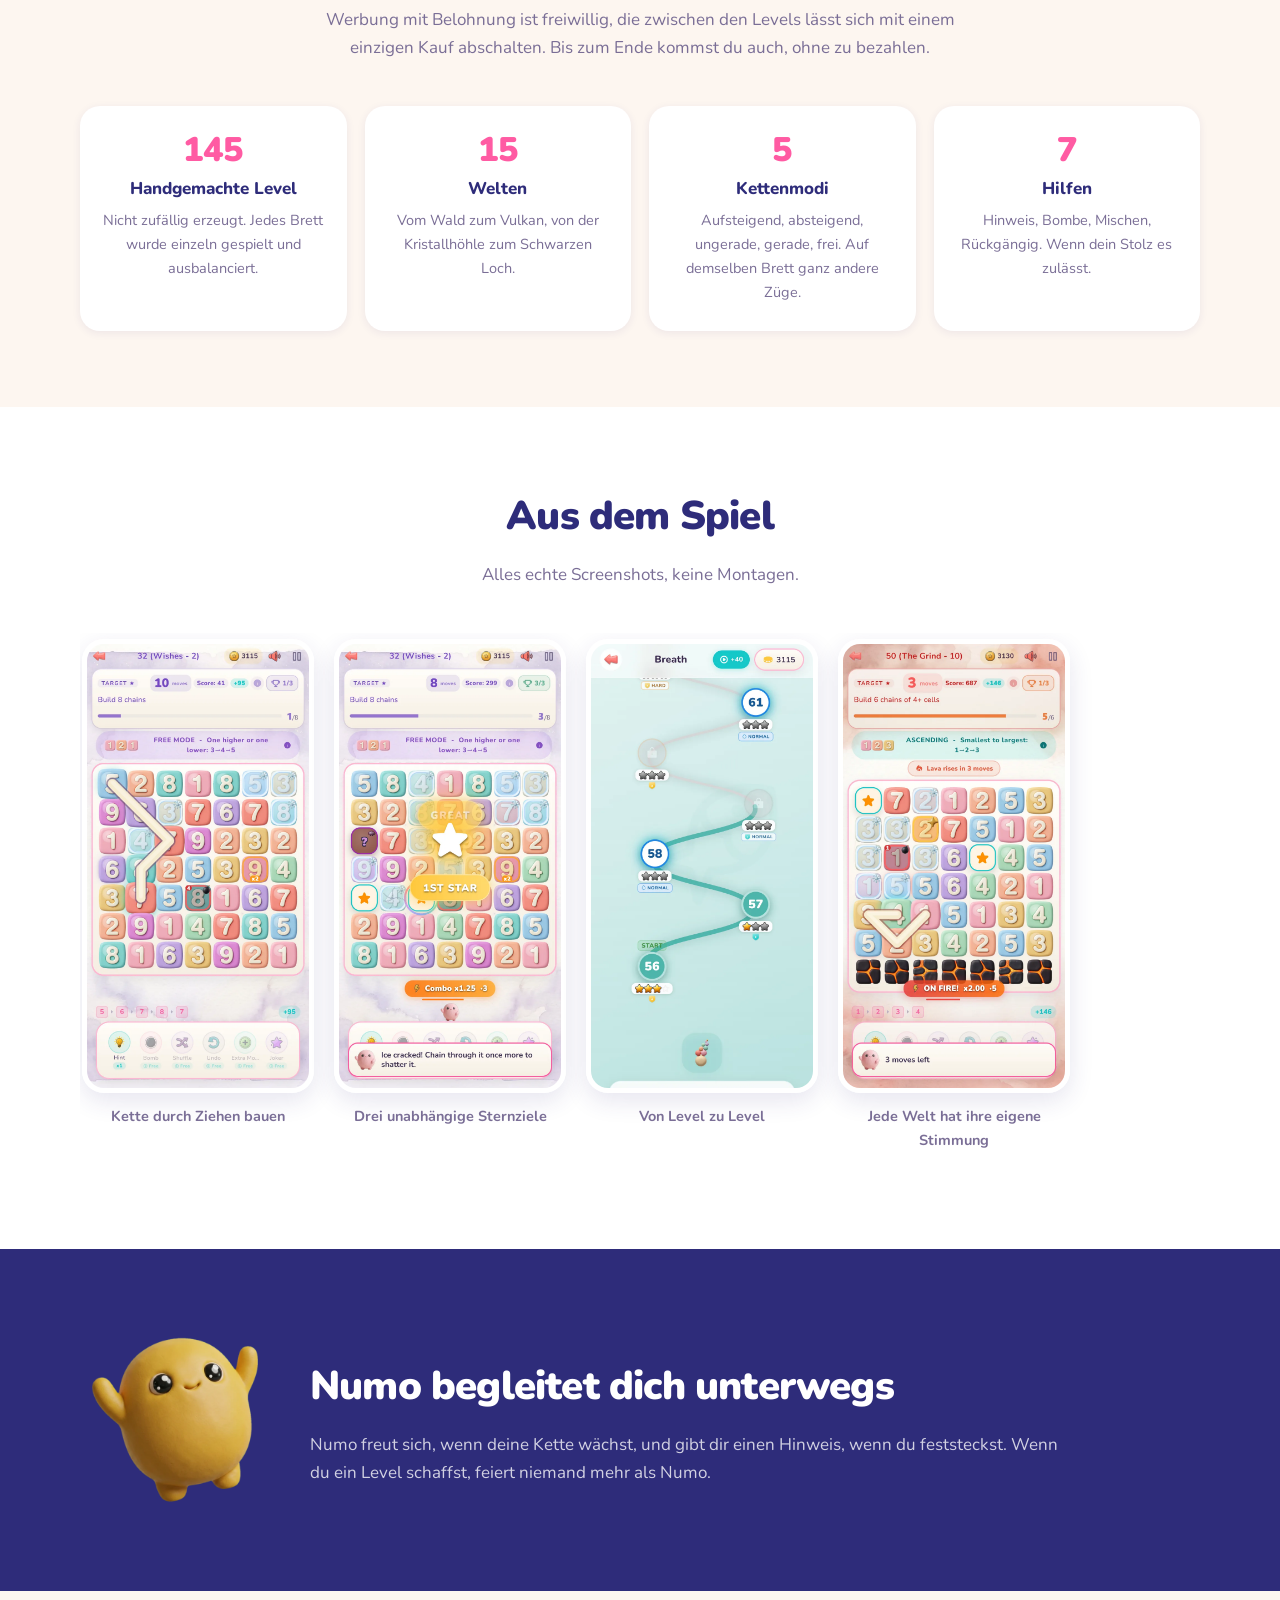
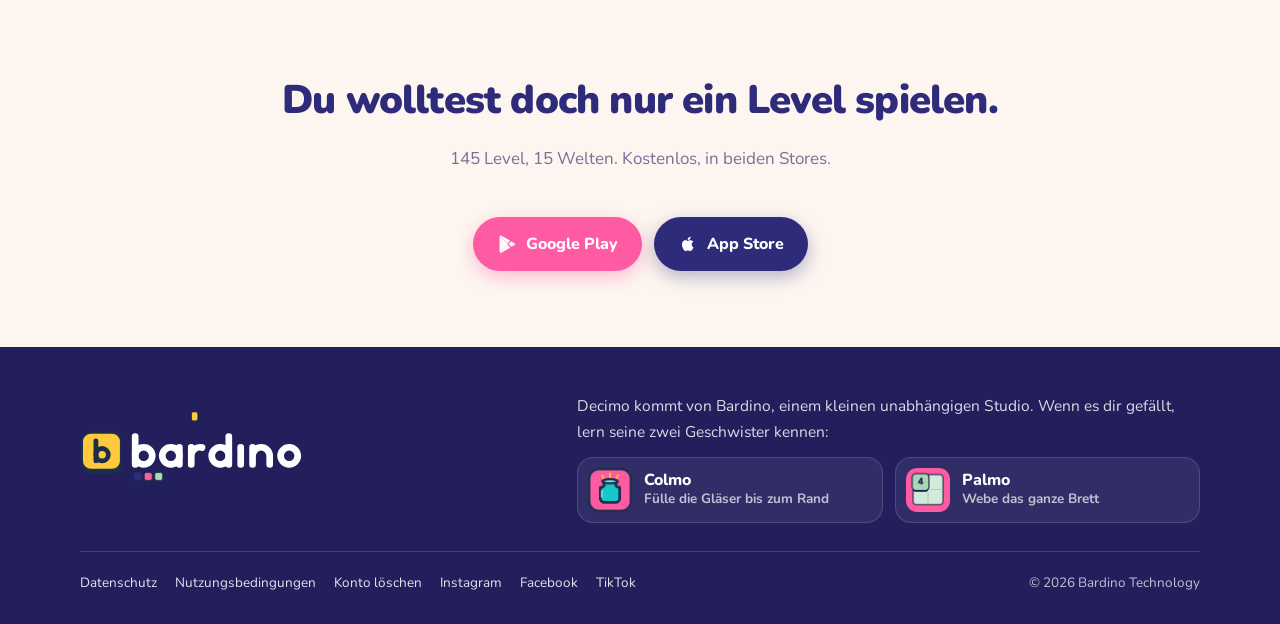
==== commit 92df5782: "Footer Bardino logo becomes the intro lockup and plays it once The logo in the shared footer is now " ====
--- a/de/index.html
+++ b/de/index.html
@@ -196,7 +196,7 @@
 
 <footer class="aile">
     <div class="kap aile-ust">
-        <a class="aile-marka" href="https://bardino.app/"><svg class="aile-logo" viewBox="0 0 600 124" role="img" aria-label="Bardino"><rect x="4.5" y="13.5" width="91" height="87" rx="21" fill="#1B2F4A" stroke="#1B2F4A" stroke-width="5"/><rect x="4.5" y="7" width="91" height="87" rx="21" fill="#FFC83D" stroke="#1B2F4A" stroke-width="5"/><g fill="none" stroke="#1B2F4A" stroke-width="11.2" stroke-linecap="round"><path d="M37.1 26.1V72.9"/><circle cx="51.5" cy="58.5" r="14.4"/></g><g transform="translate(124 12) scale(.656)"><g fill="none" stroke="currentColor" stroke-width="28" stroke-linecap="round" stroke-linejoin="round"><path d="M16 19V136"/><circle cx="52" cy="100" r="36"/><circle cx="166" cy="100" r="36"/><path d="M202 64V136"/><path d="M252 64V136M252 100A36 36 0 0 1 297.32 65.23"/><circle cx="374" cy="100" r="36"/><path d="M410 19V136"/><path d="M460 64V136"/><path d="M510 64V136M510 100A36 36 0 0 1 582 100V136"/><circle cx="664" cy="100" r="36"/></g><rect x="444" y="5" width="32" height="32" rx="9" fill="#FFC83D" stroke="currentColor" stroke-width="5"/></g></svg></a>
+        <a class="aile-marka" href="https://bardino.app/"><svg class="aile-logo bardino-intro" viewBox="0 0 600 150" data-bardino-intro role="img" aria-label="Bardino"><g class="bi-mark"><g transform="translate(0 6) scale(1.12)"><rect x="4.5" y="9.5" width="91" height="87" rx="21" class="bi-ef bi-es" stroke-width="5"/><rect x="4.5" y="3" width="91" height="87" rx="21" fill="#FFC83D" class="bi-es" stroke-width="5"/><g fill="none" stroke="#1B2F4A" stroke-width="11.2" stroke-linecap="round"><path d="M37.1 22.1V68.9"/><circle cx="51.5" cy="54.5" r="14.4"/></g></g></g><g class="bi-word"><g transform="translate(134 8) scale(.62)" fill="none" stroke="currentColor" stroke-width="28" stroke-linecap="round" stroke-linejoin="round"><path d="M16 19V136"/><circle cx="52" cy="100" r="36"/><circle cx="166" cy="100" r="36"/><path d="M202 64V136"/><path d="M252 64V136M252 100A36 36 0 0 1 297.32 65.23"/><circle cx="374" cy="100" r="36"/><path d="M410 19V136"/><path d="M460 64V136"/><path d="M510 64V136M510 100A36 36 0 0 1 582 100V136"/><circle cx="664" cy="100" r="36"/></g></g><g transform="translate(139 112) scale(.65)"><g class="bi-stone"><rect x="2" y="6" width="32" height="32" rx="9" class="bi-ef bi-es" stroke-width="3.5"/><rect x="2" y="2" width="32" height="32" rx="9" fill="#2E2C7A" class="bi-es" stroke-width="3.5"/></g><g class="bi-stone"><rect x="44" y="6" width="32" height="32" rx="9" class="bi-ef bi-es" stroke-width="3.5"/><rect x="44" y="2" width="32" height="32" rx="9" fill="#FF5BA3" class="bi-es" stroke-width="3.5"/></g><g class="bi-stone"><rect x="86" y="6" width="32" height="32" rx="9" class="bi-ef bi-es" stroke-width="3.5"/><rect x="86" y="2" width="32" height="32" rx="9" fill="#ABD7B6" class="bi-es" stroke-width="3.5"/></g></g><g class="bi-dot" transform="translate(419.2 30.94)"><rect x="-9.92" y="-19.84" width="19.84" height="19.84" rx="5.58" fill="#FFC83D" class="bi-es" stroke-width="3.1"/></g></svg></a>
         <div class="aile-kardes">
             <p>Decimo kommt von Bardino, einem kleinen unabhängigen Studio. Wenn es dir gefällt, lern seine zwei Geschwister kennen:</p>
             <ul><li><a href="https://colmo.bardino.app/de/"><img src="/assets/aile/colmo.webp" alt="" width="44" height="44" loading="lazy"><span><b>Colmo</b><small>Fülle die Gläser bis zum Rand</small></span></a></li><li><a href="https://palmo.bardino.app/de/"><img src="/assets/aile/palmo.webp" alt="" width="44" height="44" loading="lazy"><span><b>Palmo</b><small>Webe das ganze Brett</small></span></a></li></ul>
@@ -237,5 +237,6 @@
 }
 </script>
 
+<script src="/assets/bardino-intro.js" defer></script>
 </body>
 </html>
--- a/css/style.css
+++ b/css/style.css
@@ -311,3 +311,10 @@
   .d-apple { background: #503C82; }
   footer { background: #1C1030; }
 }
+
+/* Bardino kilidi ve acilis filmi (assets/bardino-intro.js). Nokta ucarken
+   kutunun ustune cikiyor; overflow gorunur olmali. Kontur ve golge rengi
+   --bi-edge'den, yazi currentColor'dan. */
+.bardino-intro { overflow: visible; }
+.bardino-intro .bi-ef { fill: var(--bi-edge, #1B2F4A); }
+.bardino-intro .bi-es { stroke: var(--bi-edge, #1B2F4A); }
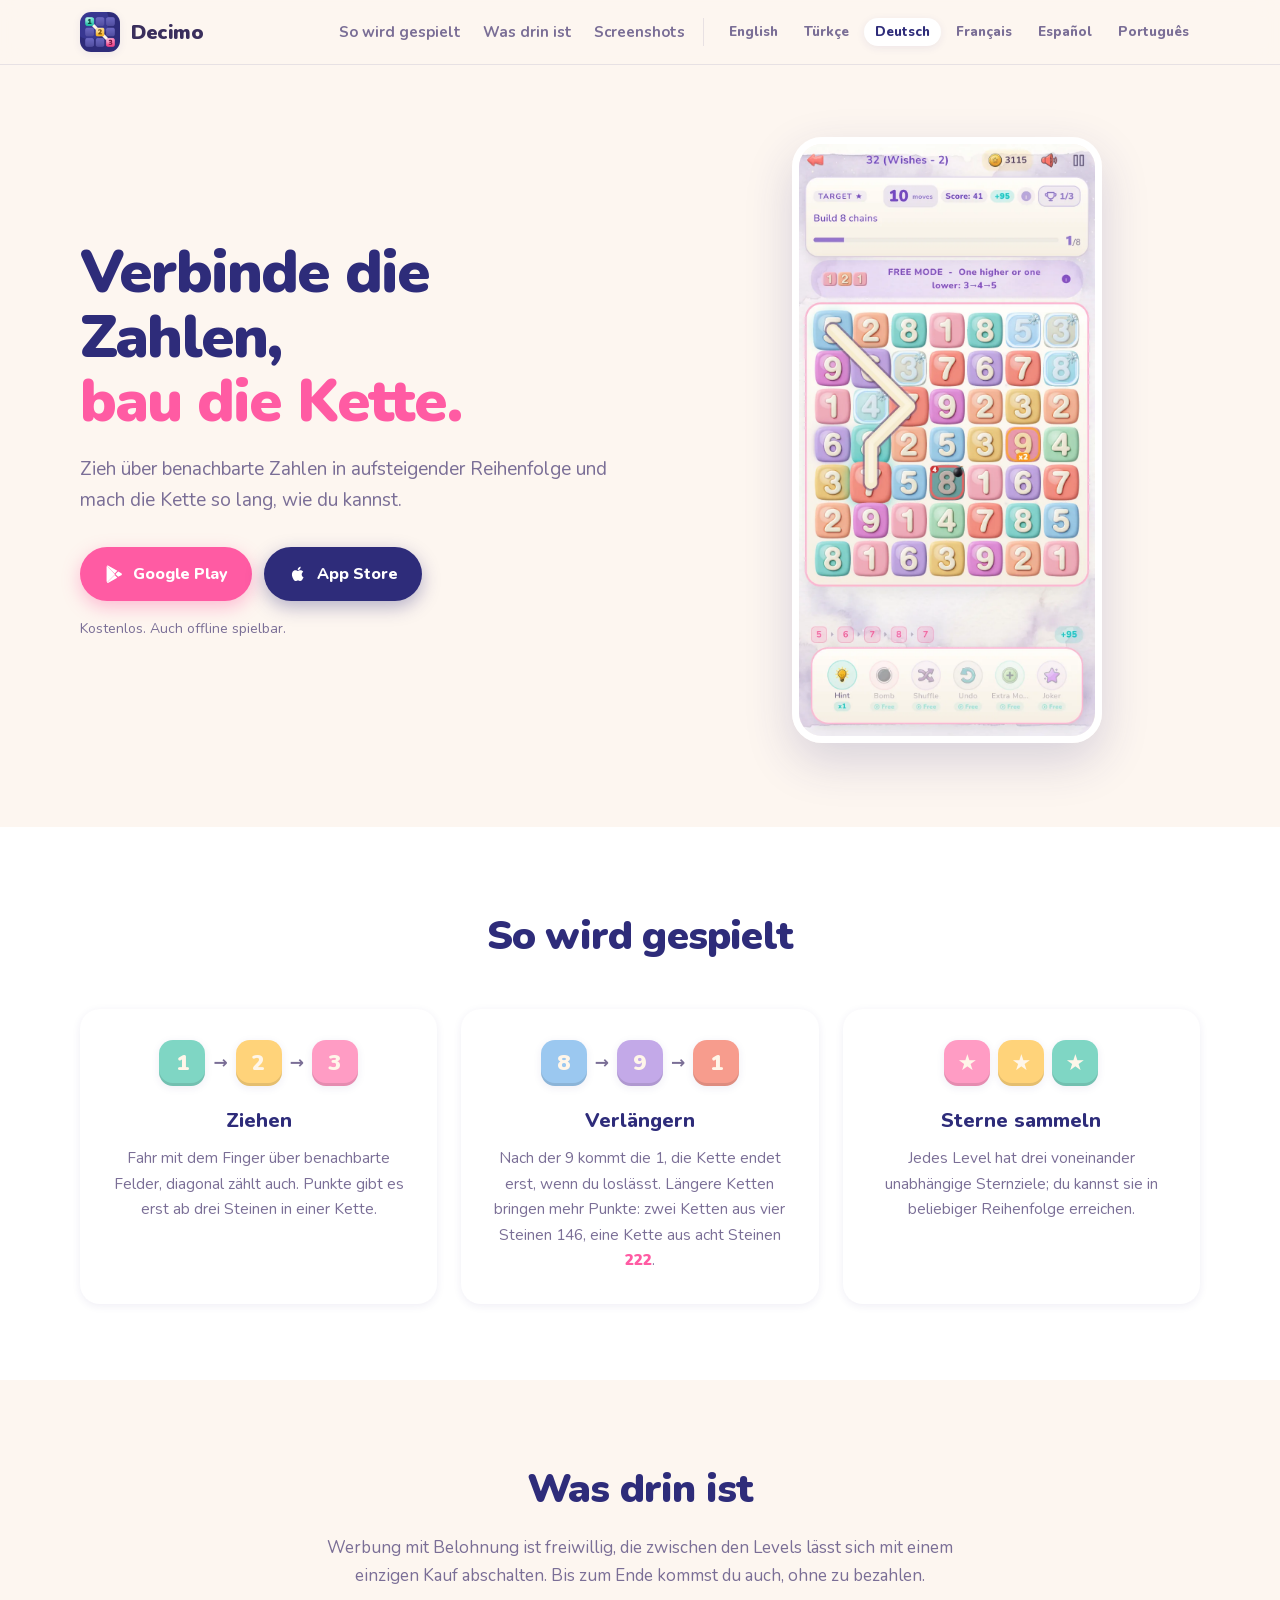
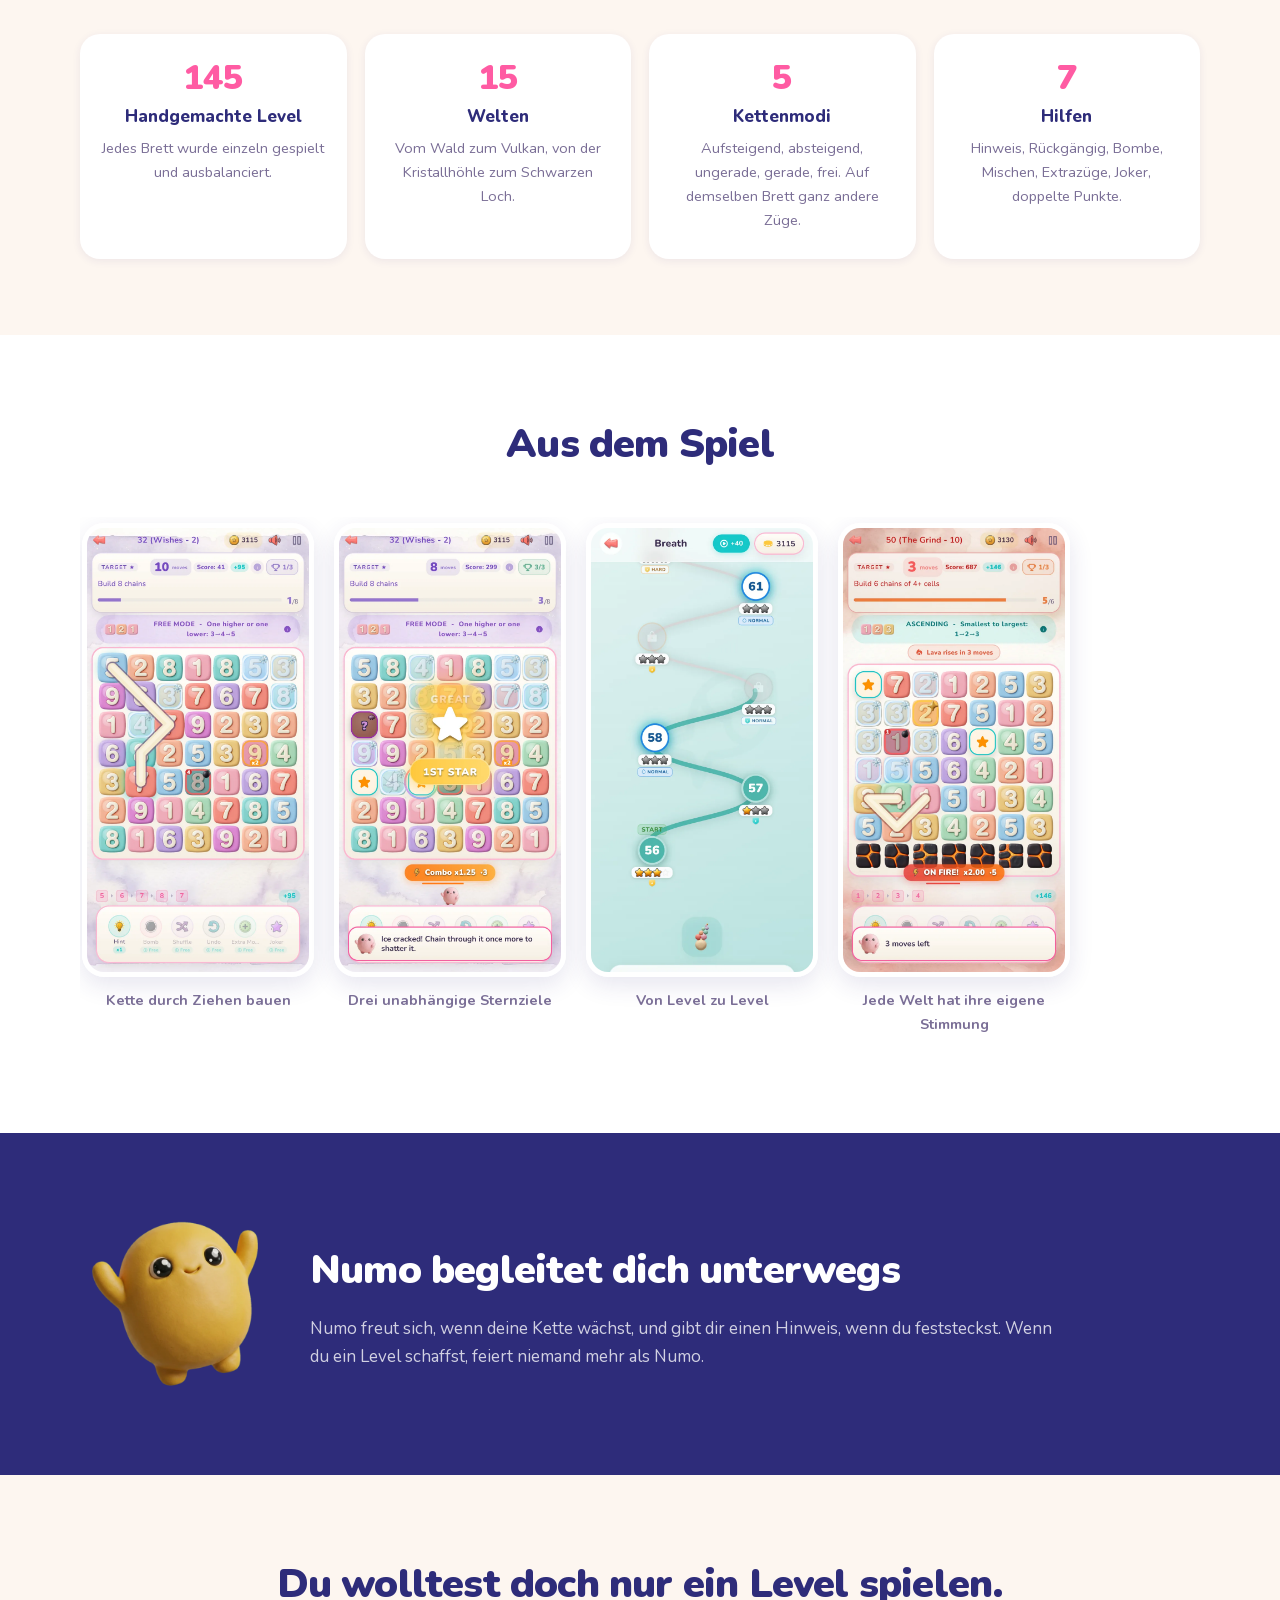
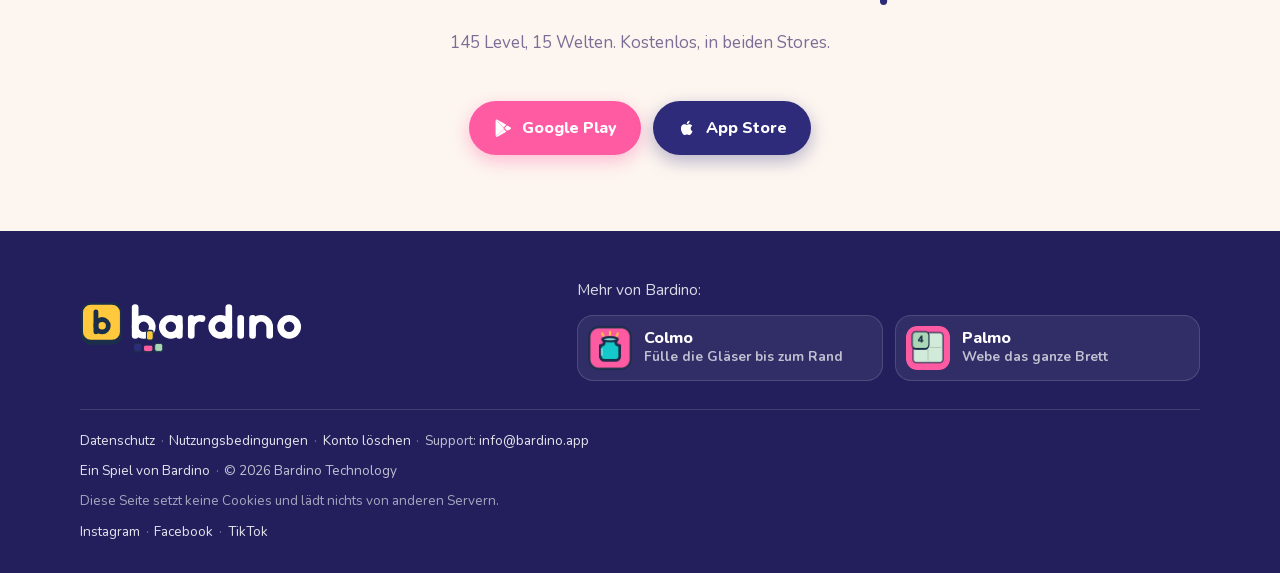
==== commit e037b3a9: "Legal pages in English at the root, terms that match the game, no Google Fonts The legal pages opene" ====
--- a/de/index.html
+++ b/de/index.html
@@ -26,14 +26,11 @@
     <link rel="alternate" hreflang="de" href="https://decimo.bardino.app/de/">
     <link rel="alternate" hreflang="fr" href="https://decimo.bardino.app/fr/">
     <link rel="alternate" hreflang="es" href="https://decimo.bardino.app/es/">
-    <link rel="alternate" hreflang="pt" href="https://decimo.bardino.app/pt/">
+    <link rel="alternate" hreflang="pt-BR" href="https://decimo.bardino.app/pt/">
     <link rel="alternate" hreflang="x-default" href="https://decimo.bardino.app/">
     <link rel="icon" type="image/png" href="/assets/decimo_icon.png">
     <link rel="apple-touch-icon" href="/assets/decimo_icon.png">
     <link rel="manifest" href="/manifest.json">
-    <link rel="preconnect" href="https://fonts.googleapis.com">
-    <link rel="preconnect" href="https://fonts.gstatic.com" crossorigin>
-    <link href="https://fonts.googleapis.com/css2?family=Nunito:wght@400;600;700;800;900&display=swap" rel="stylesheet">
     <link rel="stylesheet" href="/css/style.css">
 </head>
 <body>
@@ -49,16 +46,15 @@
             <a href="#icinde">Was drin ist</a>
             <a href="#ekranlar">Screenshots</a>
         </nav>
-        <div class="diller" role="navigation" aria-label="Sprache"><a href="/" hreflang="en" lang="en"><span class="kod">EN</span><span class="ad">English</span></a><a href="/tr/" hreflang="tr" lang="tr"><span class="kod">TR</span><span class="ad">Türkçe</span></a><a href="/de/" hreflang="de" lang="de" aria-current="page"><span class="kod">DE</span><span class="ad">Deutsch</span></a><a href="/fr/" hreflang="fr" lang="fr"><span class="kod">FR</span><span class="ad">Français</span></a><a href="/es/" hreflang="es" lang="es"><span class="kod">ES</span><span class="ad">Español</span></a><a href="/pt/" hreflang="pt" lang="pt"><span class="kod">PT</span><span class="ad">Português</span></a></div>
+        <div class="diller" role="navigation" aria-label="Sprache"><a href="/" hreflang="en" lang="en"><span class="kod">EN</span><span class="ad">English</span></a><a href="/tr/" hreflang="tr" lang="tr"><span class="kod">TR</span><span class="ad">Türkçe</span></a><a href="/de/" hreflang="de" lang="de" aria-current="page"><span class="kod">DE</span><span class="ad">Deutsch</span></a><a href="/fr/" hreflang="fr" lang="fr"><span class="kod">FR</span><span class="ad">Français</span></a><a href="/es/" hreflang="es" lang="es"><span class="kod">ES</span><span class="ad">Español</span></a><a href="/pt/" hreflang="pt-BR" lang="pt-BR"><span class="kod">PT</span><span class="ad">Português</span></a></div>
     </div>
 </header>
 
 <section class="kahraman">
     <div class="kap">
         <div>
-            <span class="rozet">Im App Store und bei Google Play</span>
             <h1>Verbinde die Zahlen,<br><em>bau die Kette.</em></h1>
-            <p class="alt">Verbinde benachbarte Zahlen mit dem Finger und verlängere die Kette in aufsteigender Reihenfolge. Die Regel lernst du in einem Satz; danach bleibt nur das „Ein Feld mehr wäre noch drin gewesen“.</p>
+            <p class="alt">Zieh über benachbarte Zahlen in aufsteigender Reihenfolge und mach die Kette so lang, wie du kannst.</p>
             <div class="dugmeler">
                 <a class="dugme d-play" href="https://play.google.com/store/apps/details?id=com.bardino.numberchain&amp;referrer=utm_source%3Ddecimo_site%26utm_medium%3Dweb%26utm_campaign%3Dhero">
                     <svg viewBox="0 0 24 24" aria-hidden="true"><path d="M3.6 2.3c-.3.3-.5.8-.5 1.4v16.6c0 .6.2 1.1.5 1.4l.1.1 9.3-9.3v-.2L3.6 2.3zM17 15.4l-3.1-3.1v-.2L17 9l.1.1 3.7 2.1c1 .6 1 1.6 0 2.2L17 15.4zM16 16.4l-3.2-3.2-9.2 9.2c.4.4 1 .4 1.7 0l10.7-6zM16 8.1L5.3 2.1c-.7-.4-1.3-.4-1.7 0l9.2 9.2L16 8.1z"/></svg>
@@ -69,7 +65,7 @@
                     App Store
                 </a>
             </div>
-            <p class="kucuk">Kostenlos. Läuft auch ohne Internet.</p>
+            <p class="kucuk">Kostenlos. Auch offline spielbar.</p>
         </div>
         <div class="telefon">
             <img src="/assets/shots/01_chain.webp" alt="Decimo im Spiel: Auf dem Zahlengitter entsteht eine Kette" width="800" height="1600" loading="eager">
@@ -79,8 +75,7 @@
 
 <section id="nasil" class="beyaz-bolum">
     <div class="kap">
-        <h2>Die Regel passt in einen Satz</h2>
-        <p class="bolum-alt">In einer Minute gelernt. In den übrigen 145 Leveln geht es darum, was du mit dieser einen Regel anstellst.</p>
+        <h2>So wird gespielt</h2>
         <div class="adimlar">
             <div class="adim">
                 <div class="taslar">
@@ -89,7 +84,7 @@
                     <span class="tas t3">3</span>
                 </div>
                 <h3>Ziehen</h3>
-                <p>Fahr mit dem Finger über benachbarte Felder, diagonal zählt auch. Zwei Steine sind noch keine Kette; so weit kommt jeder.</p>
+                <p>Fahr mit dem Finger über benachbarte Felder, diagonal zählt auch. Punkte gibt es erst ab drei Steinen in einer Kette.</p>
             </div>
             <div class="adim">
                 <div class="taslar">
@@ -98,7 +93,7 @@
                     <span class="tas t6">1</span>
                 </div>
                 <h3>Verlängern</h3>
-                <p>Nach der 9 kommt die 1, die Kette endet erst, wenn du loslässt. Zwei Ketten aus vier Steinen bringen 146 Punkte; dieselben acht Steine in einer Kette <strong>222</strong>. Der Unterschied ist Geduld.</p>
+                <p>Nach der 9 kommt die 1, die Kette endet erst, wenn du loslässt. Längere Ketten bringen mehr Punkte: zwei Ketten aus vier Steinen 146, eine Kette aus acht Steinen <strong>222</strong>.</p>
             </div>
             <div class="adim">
                 <div class="taslar">
@@ -107,7 +102,7 @@
                     <span class="tas t1">★</span>
                 </div>
                 <h3>Sterne sammeln</h3>
-                <p>Es gibt drei Ziele, und sie kümmern sich nicht umeinander. Du kannst das schwerste holen und das mittlere verpassen; niemand erwartet eine Reihenfolge.</p>
+                <p>Jedes Level hat drei voneinander unabhängige Sternziele; du kannst sie in beliebiger Reihenfolge erreichen.</p>
             </div>
         </div>
     </div>
@@ -121,7 +116,7 @@
             <div class="ozellik">
                 <div class="sayi">145</div>
                 <h3>Handgemachte Level</h3>
-                <p>Nicht zufällig erzeugt. Jedes Brett wurde einzeln gespielt und ausbalanciert.</p>
+                <p>Jedes Brett wurde einzeln gespielt und ausbalanciert.</p>
             </div>
             <div class="ozellik">
                 <div class="sayi">15</div>
@@ -136,7 +131,7 @@
             <div class="ozellik">
                 <div class="sayi">7</div>
                 <h3>Hilfen</h3>
-                <p>Hinweis, Bombe, Mischen, Rückgängig. Wenn dein Stolz es zulässt.</p>
+                <p>Hinweis, Rückgängig, Bombe, Mischen, Extrazüge, Joker, doppelte Punkte.</p>
             </div>
         </div>
     </div>
@@ -145,7 +140,6 @@
 <section id="ekranlar" class="beyaz-bolum">
     <div class="kap">
         <h2>Aus dem Spiel</h2>
-        <p class="bolum-alt">Alles echte Screenshots, keine Montagen.</p>
         <div class="vitrin">
             <figure>
                 <img src="/assets/shots/01_chain.webp" alt="Spielbildschirm, während eine Kette gezogen wird" width="800" height="1600" loading="lazy">
@@ -198,20 +192,15 @@
     <div class="kap aile-ust">
         <a class="aile-marka" href="https://bardino.app/"><svg class="aile-logo bardino-intro" viewBox="0 0 600 150" data-bardino-intro role="img" aria-label="Bardino"><g class="bi-mark"><g transform="translate(0 6) scale(1.12)"><rect x="4.5" y="9.5" width="91" height="87" rx="21" class="bi-ef bi-es" stroke-width="5"/><rect x="4.5" y="3" width="91" height="87" rx="21" fill="#FFC83D" class="bi-es" stroke-width="5"/><g fill="none" stroke="#1B2F4A" stroke-width="11.2" stroke-linecap="round"><path d="M37.1 22.1V68.9"/><circle cx="51.5" cy="54.5" r="14.4"/></g></g></g><g class="bi-word"><g transform="translate(134 8) scale(.62)" fill="none" stroke="currentColor" stroke-width="28" stroke-linecap="round" stroke-linejoin="round"><path d="M16 19V136"/><circle cx="52" cy="100" r="36"/><circle cx="166" cy="100" r="36"/><path d="M202 64V136"/><path d="M252 64V136M252 100A36 36 0 0 1 297.32 65.23"/><circle cx="374" cy="100" r="36"/><path d="M410 19V136"/><path d="M460 64V136"/><path d="M510 64V136M510 100A36 36 0 0 1 582 100V136"/><circle cx="664" cy="100" r="36"/></g></g><g transform="translate(139 112) scale(.65)"><g class="bi-stone"><rect x="2" y="6" width="32" height="32" rx="9" class="bi-ef bi-es" stroke-width="3.5"/><rect x="2" y="2" width="32" height="32" rx="9" fill="#2E2C7A" class="bi-es" stroke-width="3.5"/></g><g class="bi-stone"><rect x="44" y="6" width="32" height="32" rx="9" class="bi-ef bi-es" stroke-width="3.5"/><rect x="44" y="2" width="32" height="32" rx="9" fill="#FF5BA3" class="bi-es" stroke-width="3.5"/></g><g class="bi-stone"><rect x="86" y="6" width="32" height="32" rx="9" class="bi-ef bi-es" stroke-width="3.5"/><rect x="86" y="2" width="32" height="32" rx="9" fill="#ABD7B6" class="bi-es" stroke-width="3.5"/></g></g><g class="bi-dot" transform="translate(419.2 30.94)"><rect x="-9.92" y="-19.84" width="19.84" height="19.84" rx="5.58" fill="#FFC83D" class="bi-es" stroke-width="3.1"/></g></svg></a>
         <div class="aile-kardes">
-            <p>Decimo kommt von Bardino, einem kleinen unabhängigen Studio. Wenn es dir gefällt, lern seine zwei Geschwister kennen:</p>
+            <p>Mehr von Bardino:</p>
             <ul><li><a href="https://colmo.bardino.app/de/"><img src="/assets/aile/colmo.webp" alt="" width="44" height="44" loading="lazy"><span><b>Colmo</b><small>Fülle die Gläser bis zum Rand</small></span></a></li><li><a href="https://palmo.bardino.app/de/"><img src="/assets/aile/palmo.webp" alt="" width="44" height="44" loading="lazy"><span><b>Palmo</b><small>Webe das ganze Brett</small></span></a></li></ul>
         </div>
     </div>
     <div class="kap aile-alt">
-        <div class="f-baglantilar">
-            <a href="/privacy-policy.html">Datenschutz</a>
-            <a href="/terms-of-use.html">Nutzungsbedingungen</a>
-            <a href="/account-deletion.html">Konto löschen</a>
-            <a href="https://www.instagram.com/decimogame/">Instagram</a>
-            <a href="https://www.facebook.com/profile.php?id=61593083333364">Facebook</a>
-            <a href="https://www.tiktok.com/@decimo_game">TikTok</a>
-        </div>
-        <span>&copy; 2026 Bardino Technology</span>
+        <p class="f-satir"><a href="/privacy-policy.html">Datenschutz</a> <span class="f-ayrac" aria-hidden="true">&middot;</span> <a href="/terms-of-use.html">Nutzungsbedingungen</a> <span class="f-ayrac" aria-hidden="true">&middot;</span> <a href="/account-deletion.html">Konto löschen</a> <span class="f-ayrac" aria-hidden="true">&middot;</span> Support: <!--email_off--><a href="mailto:info@bardino.app">info@bardino.app</a><!--/email_off--></p>
+        <p class="f-satir"><a href="https://bardino.app/">Ein Spiel von Bardino</a> <span class="f-ayrac" aria-hidden="true">&middot;</span> &copy; 2026 Bardino Technology</p>
+        <p class="f-satir f-not">Diese Seite setzt keine Cookies und lädt nichts von anderen Servern.</p>
+        <p class="f-satir"><a href="https://www.instagram.com/decimogame/">Instagram</a> <span class="f-ayrac" aria-hidden="true">&middot;</span> <a href="https://www.facebook.com/profile.php?id=61593083333364">Facebook</a> <span class="f-ayrac" aria-hidden="true">&middot;</span> <a href="https://www.tiktok.com/@decimo_game">TikTok</a></p>
     </div>
 </footer>
 
--- a/css/style.css
+++ b/css/style.css
@@ -9,6 +9,16 @@
  * lacivert ama o yalnizca ikon; site oyunu yansitiyor, lacivert de derinlik
  * icin alt bant ve altbilgide kullaniliyor.
  */
+
+/* Nunito sitenin kendi dosyalarindan (assets/fonts, lisans OFL.txt). Google
+   Fonts'tan yuklendiginde her ziyaretcinin IP'si Google'a gidiyordu. Dosyalar
+   oyunun kendi TTF'lerinden (Decimo deposu assets/fonts) Latin + Latin
+   Extended-A olarak kesildi; yalnizca CSS'in kullandigi bes kalinlik var. */
+@font-face { font-family: Nunito; font-style: normal; font-weight: 400; font-display: swap; src: url("/assets/fonts/nunito-400.woff2") format("woff2"); }
+@font-face { font-family: Nunito; font-style: normal; font-weight: 600; font-display: swap; src: url("/assets/fonts/nunito-600.woff2") format("woff2"); }
+@font-face { font-family: Nunito; font-style: normal; font-weight: 700; font-display: swap; src: url("/assets/fonts/nunito-700.woff2") format("woff2"); }
+@font-face { font-family: Nunito; font-style: normal; font-weight: 800; font-display: swap; src: url("/assets/fonts/nunito-800.woff2") format("woff2"); }
+@font-face { font-family: Nunito; font-style: normal; font-weight: 900; font-display: swap; src: url("/assets/fonts/nunito-900.woff2") format("woff2"); }
 
 :root {
   --krem:    #FDF6F0;
@@ -164,12 +174,6 @@
 /* ── Kahraman ────────────────────────────────────────────────────────── */
 .kahraman { padding: 72px 0 84px; overflow: hidden; }
 .kahraman .kap { display: grid; grid-template-columns: 1.05fr .95fr; gap: 56px; align-items: center; }
-.rozet {
-  display: inline-flex; align-items: center; gap: 8px;
-  background: var(--rozet-z); color: var(--rozet-y);
-  padding: 7px 15px; border-radius: 999px;
-  font-weight: 800; font-size: 14px; margin-bottom: 22px;
-}
 .kahraman h1 {
   font-size: clamp(38px, 5.4vw, 60px); font-weight: 900;
   line-height: 1.08; letter-spacing: -.03em; color: var(--baslik);
@@ -192,7 +196,7 @@
 }
 @media (max-width: 880px) {
   .kahraman .kap { grid-template-columns: 1fr; gap: 40px; text-align: center; }
-  .dugmeler, .rozet { justify-content: center; }
+  .dugmeler { justify-content: center; }
   .kahraman .alt { margin-inline: auto; }
 }
 
@@ -204,6 +208,9 @@
   letter-spacing: -.02em; color: var(--baslik); text-align: center;
 }
 .bolum-alt { text-align: center; color: var(--soluk); margin: 12px auto 44px; max-width: 40em; }
+/* Alt metni olmayan bolum: baslikla icerik arasindaki boslugu .bolum-alt
+   veriyordu. */
+.kap > h2 + .adimlar, .kap > h2 + .vitrin { margin-top: 40px; }
 
 /* ── Nasil oynanir ───────────────────────────────────────────────────── */
 .adimlar { display: grid; grid-template-columns: repeat(3, 1fr); gap: 24px; }
@@ -291,11 +298,16 @@
 .aile-kardes img { width: 44px; height: 44px; border-radius: 11px; flex: none; }
 .aile-kardes b { display: block; color: #fff; font-size: 16px; font-weight: 800; line-height: 1.2; }
 .aile-kardes small { display: block; color: rgba(255, 255, 255, .7); font-size: 13.5px; font-weight: 700; line-height: 1.35; }
+/* Alt satirlar uc oyun sitesinde ayni sirada: yasal sayfalar ve destek
+   adresi, sonra "Bir Bardino oyunu" ve telif, sonra cerez notu. Sosyal
+   hesaplar yalnizca Decimo'da var; ortak satirlari bozmasin diye en sonda. */
 .aile-alt {
-  display: flex; flex-wrap: wrap; gap: 10px 18px; align-items: center; justify-content: space-between;
   margin-top: 28px; padding-top: 20px; border-top: 1px solid rgba(255, 255, 255, .14); font-size: 13.5px;
 }
-.f-baglantilar { display: flex; gap: 18px; flex-wrap: wrap; }
+.f-satir { margin: 0 0 8px; }
+.f-satir:last-child { margin-bottom: 0; }
+.f-ayrac { margin: 0 .2em; color: rgba(255, 255, 255, .45); }
+.f-not { color: rgba(255, 255, 255, .6); }
 
 @media (prefers-reduced-motion: reduce) {
   * { transition: none !important; }
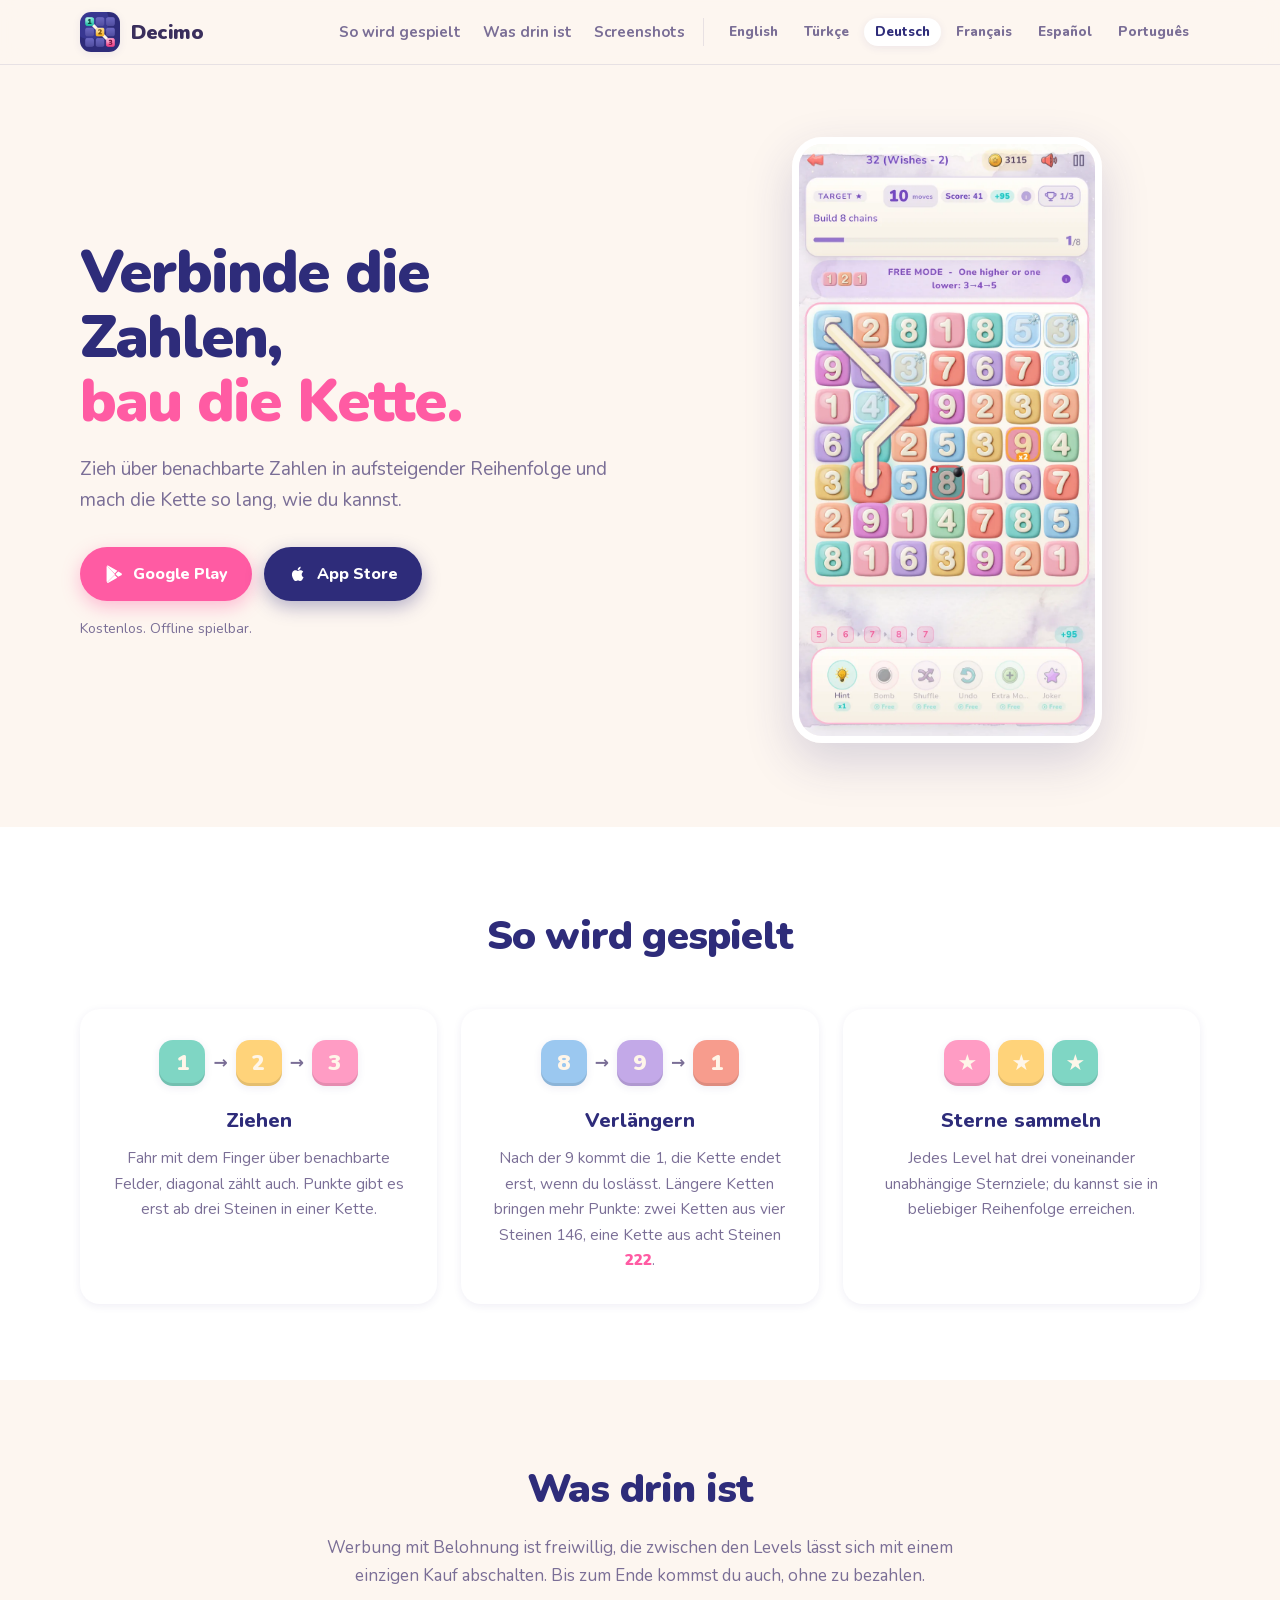
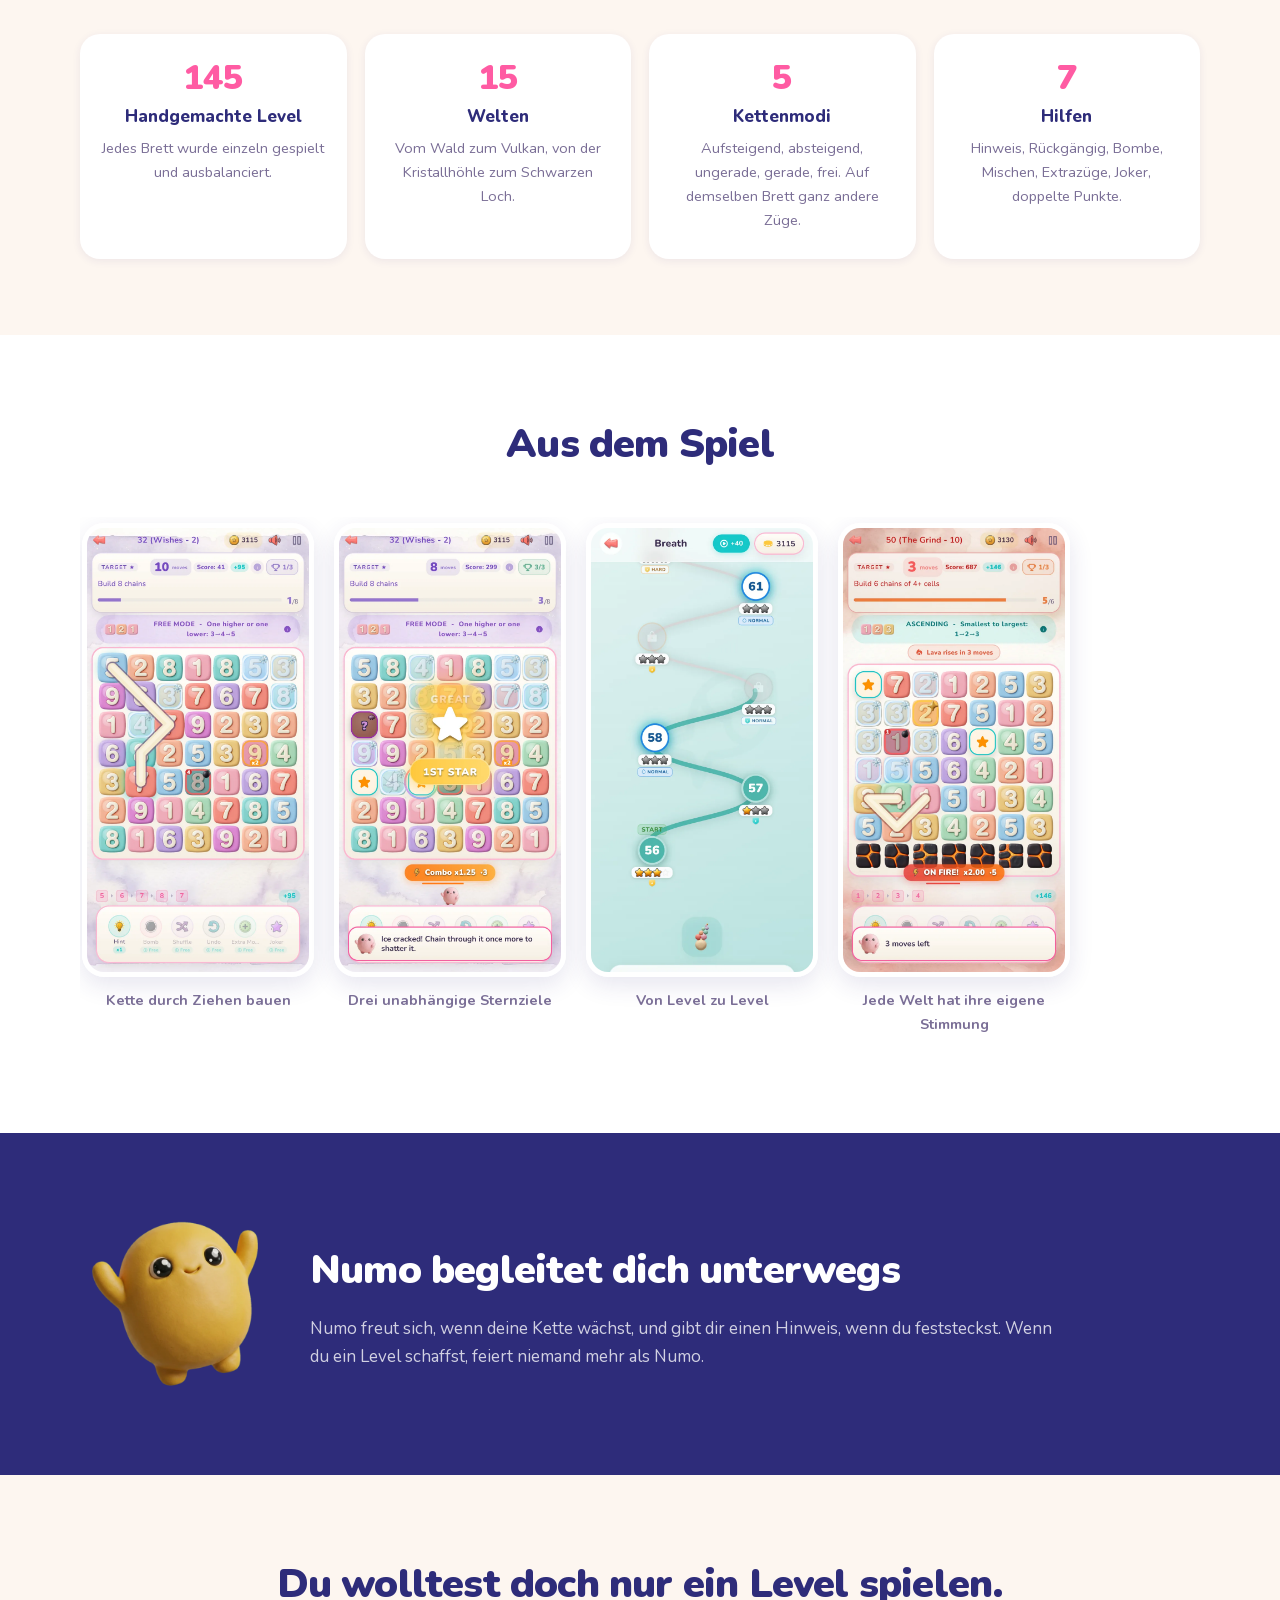
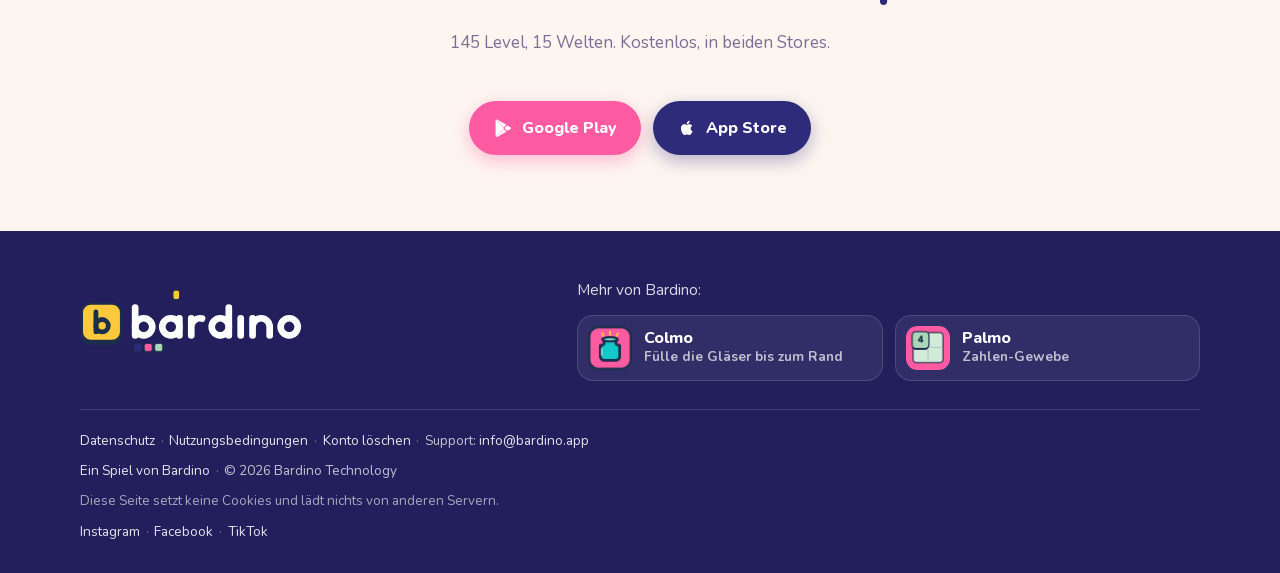
==== commit ef0986ea: "One offline line across the three sites and Palmo's store name in its card The German and Portuguese" ====
--- a/de/index.html
+++ b/de/index.html
@@ -65,7 +65,7 @@
                     App Store
                 </a>
             </div>
-            <p class="kucuk">Kostenlos. Auch offline spielbar.</p>
+            <p class="kucuk">Kostenlos. Offline spielbar.</p>
         </div>
         <div class="telefon">
             <img src="/assets/shots/01_chain.webp" alt="Decimo im Spiel: Auf dem Zahlengitter entsteht eine Kette" width="800" height="1600" loading="eager">
@@ -193,7 +193,7 @@
         <a class="aile-marka" href="https://bardino.app/"><svg class="aile-logo bardino-intro" viewBox="0 0 600 150" data-bardino-intro role="img" aria-label="Bardino"><g class="bi-mark"><g transform="translate(0 6) scale(1.12)"><rect x="4.5" y="9.5" width="91" height="87" rx="21" class="bi-ef bi-es" stroke-width="5"/><rect x="4.5" y="3" width="91" height="87" rx="21" fill="#FFC83D" class="bi-es" stroke-width="5"/><g fill="none" stroke="#1B2F4A" stroke-width="11.2" stroke-linecap="round"><path d="M37.1 22.1V68.9"/><circle cx="51.5" cy="54.5" r="14.4"/></g></g></g><g class="bi-word"><g transform="translate(134 8) scale(.62)" fill="none" stroke="currentColor" stroke-width="28" stroke-linecap="round" stroke-linejoin="round"><path d="M16 19V136"/><circle cx="52" cy="100" r="36"/><circle cx="166" cy="100" r="36"/><path d="M202 64V136"/><path d="M252 64V136M252 100A36 36 0 0 1 297.32 65.23"/><circle cx="374" cy="100" r="36"/><path d="M410 19V136"/><path d="M460 64V136"/><path d="M510 64V136M510 100A36 36 0 0 1 582 100V136"/><circle cx="664" cy="100" r="36"/></g></g><g transform="translate(139 112) scale(.65)"><g class="bi-stone"><rect x="2" y="6" width="32" height="32" rx="9" class="bi-ef bi-es" stroke-width="3.5"/><rect x="2" y="2" width="32" height="32" rx="9" fill="#2E2C7A" class="bi-es" stroke-width="3.5"/></g><g class="bi-stone"><rect x="44" y="6" width="32" height="32" rx="9" class="bi-ef bi-es" stroke-width="3.5"/><rect x="44" y="2" width="32" height="32" rx="9" fill="#FF5BA3" class="bi-es" stroke-width="3.5"/></g><g class="bi-stone"><rect x="86" y="6" width="32" height="32" rx="9" class="bi-ef bi-es" stroke-width="3.5"/><rect x="86" y="2" width="32" height="32" rx="9" fill="#ABD7B6" class="bi-es" stroke-width="3.5"/></g></g><g class="bi-dot" transform="translate(419.2 30.94)"><rect x="-9.92" y="-19.84" width="19.84" height="19.84" rx="5.58" fill="#FFC83D" class="bi-es" stroke-width="3.1"/></g></svg></a>
         <div class="aile-kardes">
             <p>Mehr von Bardino:</p>
-            <ul><li><a href="https://colmo.bardino.app/de/"><img src="/assets/aile/colmo.webp" alt="" width="44" height="44" loading="lazy"><span><b>Colmo</b><small>Fülle die Gläser bis zum Rand</small></span></a></li><li><a href="https://palmo.bardino.app/de/"><img src="/assets/aile/palmo.webp" alt="" width="44" height="44" loading="lazy"><span><b>Palmo</b><small>Webe das ganze Brett</small></span></a></li></ul>
+            <ul><li><a href="https://colmo.bardino.app/de/"><img src="/assets/aile/colmo.webp" alt="" width="44" height="44" loading="lazy"><span><b>Colmo</b><small>Fülle die Gläser bis zum Rand</small></span></a></li><li><a href="https://palmo.bardino.app/de/"><img src="/assets/aile/palmo.webp" alt="" width="44" height="44" loading="lazy"><span><b>Palmo</b><small>Zahlen-Gewebe</small></span></a></li></ul>
         </div>
     </div>
     <div class="kap aile-alt">
